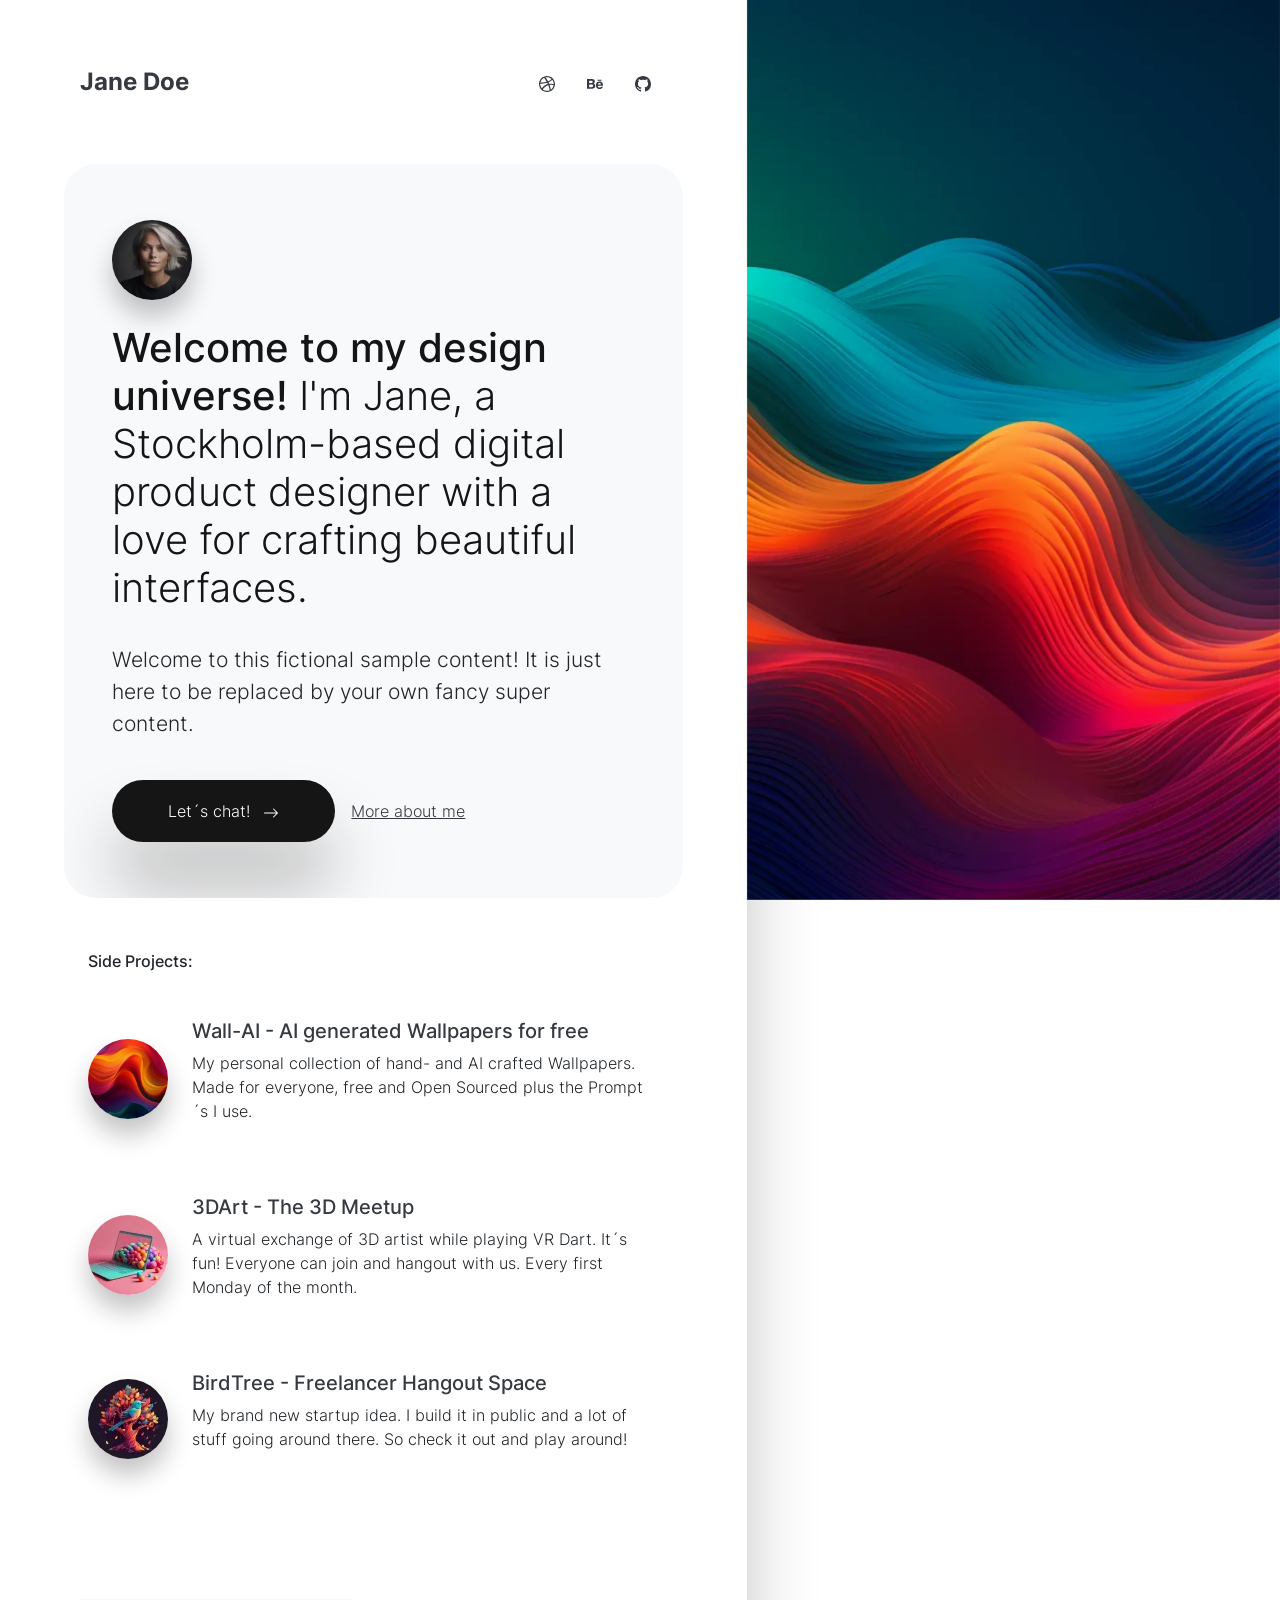
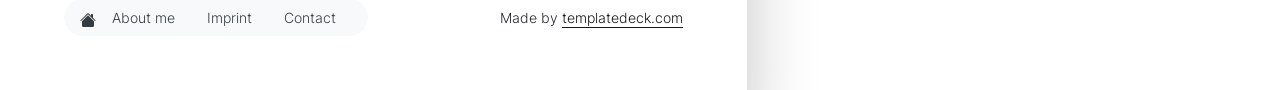
==== index.html @ 7466c936 "update" ====
<!doctype html>
<html class="h-100" lang="en">

  <head>
      <meta charset="utf-8">
  <meta name="viewport" content="width=device-width,initial-scale=1,shrink-to-fit=no">
  <meta name="description" content="A growing collection of ready to use components for the CSS framework Bootstrap 5">
  <link rel="apple-touch-icon" sizes="180x180" href="img/apple-touch-icon.png">
  <link rel="icon" type="image/png" sizes="32x32" href="img/favicon-32x32.png">
  <link rel="icon" type="image/png" sizes="16x16" href="img/favicon-16x16.png">
  <link rel="icon" type="image/png" sizes="96x96" href=".t/img/favicon.png">
  <meta name="author" content="Holger Koenemann">
  <meta name="generator" content="Eleventy v2.0.1">
  <meta name="HandheldFriendly" content="true">
  <title>Welcome!</title>
  <link rel="stylesheet" href="css/min/theme.css">
     <link rel="stylesheet" href="css/aos.css">
    
    <style>
  .bg-img {
       background-image: url(./img/webp/bck8.webp);
   }
   @media only screen and (max-width: 576px) {
       .bg-img {
           background-image: url(./img/webp/bck8_xs.webp);
       }
   }
   @media only screen and (max-width: 992px) {
       .bg-img {
           background-image: url(./img/webp/bck8_xs.webp);
       }
   }
   @media only screen and (max-width: 1440px) {
       .bg-img {
           background-image: url(./img/webp/bck8_md.webp);
       }
   }
   @media only screen and (min-width: 1441px) {
       .bg-img {
           background-image: url(./img/webp/bck8_xl.webp);
       }
   }
   </style>
    
   <style>

/* inter-300 - latin */
@font-face {
  font-family: 'Inter';
  font-style: normal;
  font-weight: 300;
  font-display: swap;
  src: local(''),
       url('./fonts/inter-v12-latin-300.woff2') format('woff2'), /* Chrome 26+, Opera 23+, Firefox 39+ */
       url('./fonts/inter-v12-latin-300.woff') format('woff'); /* Chrome 6+, Firefox 3.6+, IE 9+, Safari 5.1+ */
}

@font-face {
  font-family: 'Inter';
  font-style: normal;
  font-weight: 500;
  font-display: swap;
  src: local(''),
       url('./fonts/inter-v12-latin-500.woff2') format('woff2'), /* Chrome 26+, Opera 23+, Firefox 39+ */
       url('./fonts/inter-v12-latin-500.woff') format('woff'); /* Chrome 6+, Firefox 3.6+, IE 9+, Safari 5.1+ */
}
@font-face {
  font-family: 'Inter';
  font-style: normal;
  font-weight: 700;
  font-display: swap;
  src: local(''),
       url('./fonts/inter-v12-latin-700.woff2') format('woff2'), /* Chrome 26+, Opera 23+, Firefox 39+ */
       url('./fonts/inter-v12-latin-700.woff') format('woff'); /* Chrome 6+, Firefox 3.6+, IE 9+, Safari 5.1+ */
}

</style>

  </head>

  <body class="position-relative d-flex h-100 w-100" data-bs-spy="scroll" data-bs-target="#navScroll">
    <div class="h-100 container-fluid position-relative">
      <div class="h-100 row d-flex align-items-stretch position-relative z-1">
        
          <div class="p-0 col-11 col-sm-10 col-md-9 col-lg-8 col-xl-7 col-xxl-5 d-flex align-items-start flex-column shadow position-relative">
          
            <header class="mb-auto py-vh-2 col-12 px-vw-5">
              <nav id="navScroll" class="navbar navbar-expand-lg navbar-dark d-flex px-3" tabindex="0">
    <a class="navbar-brand d-flex align-items-center flex-grow-1 link-opacity-50-hover link-dark" href="index.html">
  <div class="fw-bold fs-4">Jane Doe</div>
</a>

    <div class="col-auto ps-2 ms-2" id="navbarSupportedContent">
      <ul class="nav ms-auto mb-2 mb-lg-0 ms-2 list-inline list-unstyled">
      <li class="nav-item">
    <a class="nav-link pe-3 link-dark link-opacity-50-hover" aria-label="Link to my Dribbble Portfolio" href="https://dribbble.com/Koenemann" target="_blank">
      <svg xmlns="http://www.w3.org/2000/svg" width="16" height="16" fill="currentColor" class="bi bi-dribbble" viewBox="0 0 16 16">
  <path fill-rule="evenodd" d="M8 0C3.584 0 0 3.584 0 8s3.584 8 8 8c4.408 0 8-3.584 8-8s-3.592-8-8-8zm5.284 3.688a6.802 6.802 0 0 1 1.545 4.251c-.226-.043-2.482-.503-4.755-.217-.052-.112-.096-.234-.148-.355-.139-.33-.295-.668-.451-.99 2.516-1.023 3.662-2.498 3.81-2.69zM8 1.18c1.735 0 3.323.65 4.53 1.718-.122.174-1.155 1.553-3.584 2.464-1.12-2.056-2.36-3.74-2.551-4A6.95 6.95 0 0 1 8 1.18zm-2.907.642A43.123 43.123 0 0 1 7.627 5.77c-3.193.85-6.013.833-6.317.833a6.865 6.865 0 0 1 3.783-4.78zM1.163 8.01V7.8c.295.01 3.61.053 7.02-.971.199.381.381.772.555 1.162l-.27.078c-3.522 1.137-5.396 4.243-5.553 4.504a6.817 6.817 0 0 1-1.752-4.564zM8 14.837a6.785 6.785 0 0 1-4.19-1.44c.12-.252 1.509-2.924 5.361-4.269.018-.009.026-.009.044-.017a28.246 28.246 0 0 1 1.457 5.18A6.722 6.722 0 0 1 8 14.837zm3.81-1.171c-.07-.417-.435-2.412-1.328-4.868 2.143-.338 4.017.217 4.251.295a6.774 6.774 0 0 1-2.924 4.573z"/>
</svg>
    </a>
  </li>
  <li class="nav-item">
    <a class="nav-link pe-3 link-dark link-opacity-50-hover" href="https://www.behance.net/holgerkoenemann" aria-label="Link to my Behance Portfolio" target="_blank">
      <svg xmlns="http://www.w3.org/2000/svg" width="16" height="16" fill="currentColor" class="bi bi-behance" viewBox="0 0 16 16">
  <path d="M4.654 3c.461 0 .887.035 1.278.14.39.07.711.216.996.391.286.176.497.426.641.747.14.32.216.711.216 1.137 0 .496-.106.922-.356 1.242-.215.32-.566.606-.997.817.606.176 1.067.496 1.348.922.281.426.461.957.461 1.563 0 .496-.105.922-.285 1.278a2.317 2.317 0 0 1-.782.887c-.32.215-.711.39-1.137.496a5.329 5.329 0 0 1-1.278.176L0 12.803V3h4.654zm-.285 3.978c.39 0 .71-.105.957-.285.246-.18.355-.497.355-.887 0-.216-.035-.426-.105-.567a.981.981 0 0 0-.32-.355 1.84 1.84 0 0 0-.461-.176c-.176-.035-.356-.035-.567-.035H2.17v2.31c0-.005 2.2-.005 2.2-.005zm.105 4.193c.215 0 .426-.035.606-.07.176-.035.356-.106.496-.216s.25-.215.356-.39c.07-.176.14-.391.14-.641 0-.496-.14-.852-.426-1.102-.285-.215-.676-.32-1.137-.32H2.17v2.734h2.305v.005zm6.858-.035c.286.285.711.426 1.278.426.39 0 .746-.106 1.032-.286.285-.215.46-.426.53-.64h1.74c-.286.851-.712 1.457-1.278 1.848-.566.355-1.243.566-2.06.566a4.135 4.135 0 0 1-1.527-.285 2.827 2.827 0 0 1-1.137-.782 2.851 2.851 0 0 1-.712-1.172c-.175-.461-.25-.957-.25-1.528 0-.531.07-1.032.25-1.493.18-.46.426-.852.747-1.207.32-.32.711-.606 1.137-.782a4.018 4.018 0 0 1 1.493-.285c.606 0 1.137.105 1.598.355.46.25.817.532 1.102.958.285.39.496.851.641 1.348.07.496.105.996.07 1.563h-5.15c0 .58.21 1.11.496 1.396zm2.24-3.732c-.25-.25-.642-.391-1.103-.391-.32 0-.566.07-.781.176-.215.105-.356.25-.496.39a.957.957 0 0 0-.25.497c-.036.175-.07.32-.07.46h3.196c-.07-.526-.25-.882-.497-1.132zm-3.127-3.728h3.978v.957h-3.978v-.957z"/>
</svg>
    </a>
  </li>
  <li class="nav-item">
    <a class="nav-link link-dark link-opacity-50-hover" href="https://github.com/holger1411" aria-label="Link to my GitHub Profil Page" target="_blank">
      <svg xmlns="http://www.w3.org/2000/svg" width="16" height="16" fill="currentColor" class="bi bi-github" viewBox="0 0 16 16">
  <path d="M8 0C3.58 0 0 3.58 0 8c0 3.54 2.29 6.53 5.47 7.59.4.07.55-.17.55-.38 0-.19-.01-.82-.01-1.49-2.01.37-2.53-.49-2.69-.94-.09-.23-.48-.94-.82-1.13-.28-.15-.68-.52-.01-.53.63-.01 1.08.58 1.23.82.72 1.21 1.87.87 2.33.66.07-.52.28-.87.51-1.07-1.78-.2-3.64-.89-3.64-3.95 0-.87.31-1.59.82-2.15-.08-.2-.36-1.02.08-2.12 0 0 .67-.21 2.2.82.64-.18 1.32-.27 2-.27.68 0 1.36.09 2 .27 1.53-1.04 2.2-.82 2.2-.82.44 1.1.16 1.92.08 2.12.51.56.82 1.27.82 2.15 0 3.07-1.87 3.75-3.65 3.95.29.25.54.73.54 1.48 0 1.07-.01 1.93-.01 2.2 0 .21.15.46.55.38A8.012 8.012 0 0 0 16 8c0-4.42-3.58-8-8-8z"/>
</svg>
    </a>
  </li>

    </ul>
    </div>
</nav>

            </header>
            <main class="mb-auto col-12 px-vw-5">
              <div class="bg-light rounded p-5 overflow-x-hidden" data-aos="fade-left">
  <div class="on-hover d-inline">
    <img loading="lazy" src="img/webp/person_3_sm.webp" width="80" height="80" class="rounded-circle mb-4 shadow-sm mt-2 mt-xxl-4 hoh img-fluid" alt="A image of Jane Doe">
    <img loading="lazy" src="img/webp/person_4_md.webp" width="80" height="80" class="rounded-circle mb-4 shadow-sm mt-2 mt-xxl-4 soh" alt="Another image of Jane Doe">
  </div>
  <h1 class="fw-lighter text-black">
    <strong>Welcome to my design universe!</strong>
    I'm Jane, a Stockholm-based digital product designer with a love for crafting beautiful interfaces.</h1>
  <p class="lead py-4">
    Welcome to this fictional sample content! It is just here to be replaced by your own fancy super content.</p>
<div class="row d-flex align-items-center mb-2 mb-xxl-4 text-center text-sm-start mx-0">
  <a class="btn btn-black btn-xl shadow col-12 col-sm-auto" href="contact.html" data-aos="fade-left" data-aos-delay="200">Let´s chat!
    <svg xmlns="http://www.w3.org/2000/svg" width="16" height="16" fill="currentColor" class="bi bi-arrow-right ms-2" viewbox="0 0 16 16">
      <path fill-rule="evenodd" d="M1 8a.5.5 0 0 1 .5-.5h11.793l-3.147-3.146a.5.5 0 0 1 .708-.708l4 4a.5.5 0 0 1 0 .708l-4 4a.5.5 0 0 1-.708-.708L13.293 8.5H1.5A.5.5 0 0 1 1 8z"/>
    </svg>
  </a>
  <a href="aboutme.html" class="ms-0 ms-sm-3 mt-3 mt-sm-0 col-12 col-sm-auto p-0 link-dark" aria-label="Link to my About page" data-aos="fade-left" data-aos-delay="300">More about me</a>
</div>
</div>
<div class="py-vh-3 overflow-x-hidden">
  <h2 class="h6 mb-4 px-4" data-aos="fade-left" data-aos-delay="200">Side Projects:</h2>
  <div class="d-flex align-items-center p-4" data-aos="fade-left" data-aos-delay="200">
    <div class="me-4">
      <img loading="lazy" src="img/webp/bck1_xs.webp" width="80" height="80" class="rounded-circle shadow-sm" alt="An image of my sitesproject website">
    </div>
    <div class="flex-grow-1">
      <h3 class="h5"><a href="#" class="link-dark link-offset-2 link-offset-3-hover link-underline link-underline-opacity-0 link-underline-opacity-100-hover link-underline-dark">Wall-AI - AI generated Wallpapers for free</a></h3>
      <p>My personal collection of hand- and AI crafted Wallpapers. Made for everyone, free and Open Sourced plus the Prompt´s I use.</p>
    </div>
  </div>
  <div class="d-flex align-items-center my-2 p-4" data-aos="fade-left" data-aos-delay="200">
    <div class="me-4">
      <img loading="lazy" src="img/webp/sample4_xs.webp" width="80" height="80" class="rounded-circle shadow-sm" alt="Another image of another sitesproject website">
    </div>
    <div class="flex-grow-1">
      <h3 class="h5"><a href="#" class="link-dark link-offset-2 link-offset-3-hover link-underline link-underline-opacity-0 link-underline-opacity-100-hover link-underline-dark">3DArt - The 3D Meetup</a></h3>
      <p>A virtual exchange of 3D artist while playing VR Dart. It´s fun! Everyone can join and hangout with us. Every first Monday of the month.</p>
    </div>
  </div>
  <div class="d-flex align-items-center p-4" data-aos="fade-left" data-aos-delay="400">
    <div class="me-4">
      <img loading="lazy" src="img/webp/sample6_xs.webp" width="80" height="80" class="rounded-circle shadow-sm" alt="Another image of another sitesproject website">
    </div>
    <div class="flex-grow-1">
      <h3 class="h5"><a href="#" class="link-dark link-offset-2 link-offset-3-hover link-underline link-underline-opacity-0 link-underline-opacity-100-hover link-underline-dark">BirdTree - Freelancer Hangout Space</a></h3>
      <p>My brand new startup idea. I build it in public and a lot of stuff going around there. So check it out and play around!</p>
    </div>
  </div>
</div>


            </main>
                        <footer class="mb-auto col-12 py-vh-3 px-vw-5">
            
  <div class="row d-flex justify-content-between small">
    <div class="col-12 col-md-auto d-flex justify-content-center">
  <ul class="nav bg-light rounded px-3">
    <li class="nav-item">
      <a class="nav-link link-dark px-0" href="index.html" aria-label="Go home!">
        <svg xmlns="http://www.w3.org/2000/svg" width="16" height="16" fill="currentColor" class="bi bi-house-fill" viewbox="0 0 16 16">
          <path d="M8.707 1.5a1 1 0 0 0-1.414 0L.646 8.146a.5.5 0 0 0 .708.708L8 2.207l6.646 6.647a.5.5 0 0 0 .708-.708L13 5.793V2.5a.5.5 0 0 0-.5-.5h-1a.5.5 0 0 0-.5.5v1.293L8.707 1.5Z"/>
          <path d="m8 3.293 6 6V13.5a1.5 1.5 0 0 1-1.5 1.5h-9A1.5 1.5 0 0 1 2 13.5V9.293l6-6Z"/>
        </svg>
      </a>
    </li>
    <li class="nav-item">
      <a class="nav-link link-dark" href="aboutme.html">About me</a>
    </li>
    <li class="nav-item">
      <a class="nav-link link-dark" href="imprint.html">Imprint</a>
    </li>
    <li class="nav-item">
      <a class="nav-link link-dark" href="contact.html">Contact</a>
    </li>
  </ul>
</div>
  <div class="col-12 col-md text-center text-md-end py-2">
      Made by <a href="https://templatedeck.com" class="link-fancy" target="_blank">templatedeck.com</a>
    </div>
</div>

          </footer>
          </div>
          
            <div class="col-1 col-sm-2 col-md-3 col-lg-4 col-xl-5 col-xxl-7 bg-cover py-vh-max py-lg-0 bg-black ba-local position-fixed top-0 end-0 z-0 h-100 bg-img" data-aos="fade"></div>
          
        </div>
      </div>
    
      <script src="js/bootstrap.bundle.min.js" async></script>
<script src="js/aos.js"></script>
 <script>
 AOS.init({ });
 </script>

  </body>

</html>
---- css/min/theme.css ----
/*!
   * Bootstrap  v5.3.0-alpha3 (https://getbootstrap.com/)
   * Copyright 2011-2023 The Bootstrap Authors
   * Licensed under MIT (https://github.com/twbs/bootstrap/blob/main/LICENSE)
   */:root{--bs-blue:#1717e5;--bs-indigo:#6610f2;--bs-purple:#6f42c1;--bs-pink:#7f00fd;--bs-red:#dc3545;--bs-orange:#fd7e14;--bs-yellow:#ffc107;--bs-green:#198754;--bs-teal:#20c997;--bs-cyan:#0dcaf0;--bs-white:#fff;--bs-gray:#6c757d;--bs-gray-dark:#343a40;--bs-gray-100:#f8f9fa;--bs-gray-200:#e9ecef;--bs-gray-300:#dee2e6;--bs-gray-400:#ced4da;--bs-gray-500:#adb5bd;--bs-gray-600:#6c757d;--bs-gray-700:#495057;--bs-gray-800:#343a40;--bs-gray-900:#212529;--bs-primary:#151515;--bs-secondary:#6c757d;--bs-success:#198754;--bs-info:#0dcaf0;--bs-warning:#fd7e14;--bs-danger:#dc3545;--bs-light:#f8f9fa;--bs-dark:#343a40;--bs-primary-rgb:21,21,21;--bs-secondary-rgb:108,117,125;--bs-success-rgb:25,135,84;--bs-info-rgb:13,202,240;--bs-warning-rgb:253,126,20;--bs-danger-rgb:220,53,69;--bs-light-rgb:248,249,250;--bs-dark-rgb:52,58,64;--bs-primary-text-emphasis:#080808;--bs-secondary-text-emphasis:#2b2f32;--bs-success-text-emphasis:#0a3622;--bs-info-text-emphasis:#055160;--bs-warning-text-emphasis:#653208;--bs-danger-text-emphasis:#58151c;--bs-light-text-emphasis:#495057;--bs-dark-text-emphasis:#495057;--bs-primary-bg-subtle:#d0d0d0;--bs-secondary-bg-subtle:#e2e3e5;--bs-success-bg-subtle:#d1e7dd;--bs-info-bg-subtle:#cff4fc;--bs-warning-bg-subtle:#ffe5d0;--bs-danger-bg-subtle:#f8d7da;--bs-light-bg-subtle:#fcfcfd;--bs-dark-bg-subtle:#ced4da;--bs-primary-border-subtle:#a1a1a1;--bs-secondary-border-subtle:#c4c8cb;--bs-success-border-subtle:#a3cfbb;--bs-info-border-subtle:#9eeaf9;--bs-warning-border-subtle:#fecba1;--bs-danger-border-subtle:#f1aeb5;--bs-light-border-subtle:#e9ecef;--bs-dark-border-subtle:#adb5bd;--bs-white-rgb:255,255,255;--bs-black-rgb:21,21,21;--bs-font-sans-serif:"Inter",system-ui,-apple-system,"Segoe UI",Roboto,"Helvetica Neue",Arial,"Noto Sans",sans-serif,"Apple Color Emoji","Segoe UI Emoji","Segoe UI Symbol","Noto Color Emoji";--bs-font-monospace:SFMono-Regular,Menlo,Monaco,Consolas,"Liberation Mono","Courier New",monospace;--bs-gradient:linear-gradient(180deg,hsla(0,0%,100%,.15),hsla(0,0%,100%,0));--bs-body-font-family:var(--bs-font-sans-serif);--bs-body-font-size:1rem;--bs-body-font-weight:300;--bs-body-line-height:1.5;--bs-body-color:#212529;--bs-body-color-rgb:33,37,41;--bs-body-bg:#fff;--bs-body-bg-rgb:255,255,255;--bs-emphasis-color:#151515;--bs-emphasis-color-rgb:21,21,21;--bs-secondary-color:rgba(33,37,41,.75);--bs-secondary-color-rgb:33,37,41;--bs-secondary-bg:#e9ecef;--bs-secondary-bg-rgb:233,236,239;--bs-tertiary-color:rgba(33,37,41,.5);--bs-tertiary-color-rgb:33,37,41;--bs-tertiary-bg:#f8f9fa;--bs-tertiary-bg-rgb:248,249,250;--bs-link-color:#151515;--bs-link-color-rgb:21,21,21;--bs-link-decoration:underline;--bs-link-hover-color:#111;--bs-link-hover-color-rgb:17,17,17;--bs-code-color:#7f00fd;--bs-highlight-bg:#fff3cd;--bs-border-width:1px;--bs-border-style:solid;--bs-border-color:#dee2e6;--bs-border-color-translucent:hsla(0,0%,8%,.175);--bs-border-radius:2rem;--bs-border-radius-sm:1rem;--bs-border-radius-lg:0.5rem;--bs-border-radius-xl:1rem;--bs-border-radius-xxl:2rem;--bs-border-radius-2xl:var(--bs-border-radius-xxl);--bs-border-radius-pill:50rem;--bs-box-shadow:0 3rem 4rem hsla(0,0%,8%,.25);--bs-box-shadow-sm:0 1rem 1.5rem hsla(0,0%,8%,.25);--bs-box-shadow-lg:0 4rem 6rem hsla(0,0%,8%,.25);--bs-box-shadow-inset:inset 0 1px 2px hsla(0,0%,8%,.075);--bs-focus-ring-width:0.25rem;--bs-focus-ring-opacity:0.25;--bs-focus-ring-color:hsla(0,0%,8%,.25);--bs-form-valid-color:#198754;--bs-form-valid-border-color:#198754;--bs-form-invalid-color:#dc3545;--bs-form-invalid-border-color:#dc3545}[data-bs-theme=dark]{--bs-body-color:#adb5bd;--bs-body-color-rgb:173,181,189;--bs-body-bg:#212529;--bs-body-bg-rgb:33,37,41;--bs-emphasis-color:#fff;--bs-emphasis-color-rgb:255,255,255;--bs-secondary-color:rgba(173,181,189,.75);--bs-secondary-color-rgb:173,181,189;--bs-secondary-bg:#343a40;--bs-secondary-bg-rgb:52,58,64;--bs-tertiary-color:rgba(173,181,189,.5);--bs-tertiary-color-rgb:173,181,189;--bs-tertiary-bg:#2b3035;--bs-tertiary-bg-rgb:43,48,53;--bs-primary-text-emphasis:#737373;--bs-secondary-text-emphasis:#a7acb1;--bs-success-text-emphasis:#75b798;--bs-info-text-emphasis:#6edff6;--bs-warning-text-emphasis:#feb272;--bs-danger-text-emphasis:#ea868f;--bs-light-text-emphasis:#f8f9fa;--bs-dark-text-emphasis:#dee2e6;--bs-primary-bg-subtle:#040404;--bs-secondary-bg-subtle:#161719;--bs-success-bg-subtle:#051b11;--bs-info-bg-subtle:#032830;--bs-warning-bg-subtle:#331904;--bs-danger-bg-subtle:#2c0b0e;--bs-light-bg-subtle:#343a40;--bs-dark-bg-subtle:#25282b;--bs-primary-border-subtle:#0d0d0d;--bs-secondary-border-subtle:#41464b;--bs-success-border-subtle:#0f5132;--bs-info-border-subtle:#087990;--bs-warning-border-subtle:#984c0c;--bs-danger-border-subtle:#842029;--bs-light-border-subtle:#495057;--bs-dark-border-subtle:#343a40;--bs-link-color:#737373;--bs-link-hover-color:#8f8f8f;--bs-link-color-rgb:115,115,115;--bs-link-hover-color-rgb:143,143,143;--bs-code-color:#b266fe;--bs-border-color:#495057;--bs-border-color-translucent:hsla(0,0%,100%,.15);--bs-form-valid-color:#75b798;--bs-form-valid-border-color:#75b798;--bs-form-invalid-color:#ea868f;--bs-form-invalid-border-color:#ea868f;color-scheme:dark}*,:after,:before{box-sizing:border-box}@media (prefers-reduced-motion:no-preference){:root{scroll-behavior:smooth}}body{-webkit-text-size-adjust:100%;-webkit-tap-highlight-color:rgba(21,21,21,0);background-color:var(--bs-body-bg);color:var(--bs-body-color);font-family:var(--bs-body-font-family);font-size:var(--bs-body-font-size);font-weight:var(--bs-body-font-weight);line-height:var(--bs-body-line-height);margin:0;text-align:var(--bs-body-text-align)}.h1,.h2,.h3,.h4,.h5,.h6,h1,h2,h3,h4,h5,h6{color:var(--bs-heading-color,inherit);font-weight:500;line-height:1.2;margin-bottom:.5rem;margin-top:0}.h1,h1{font-size:calc(1.375rem + 1.5vw)}@media (min-width:1200px){.h1,h1{font-size:2.5rem}}.h2,h2{font-size:calc(1.325rem + .9vw)}@media (min-width:1200px){.h2,h2{font-size:2rem}}.h3,h3{font-size:calc(1.3rem + .6vw)}@media (min-width:1200px){.h3,h3{font-size:1.75rem}}.h4,h4{font-size:calc(1.275rem + .3vw)}@media (min-width:1200px){.h4,h4{font-size:1.5rem}}.h5,h5{font-size:1.25rem}.h6,h6{font-size:1rem}p{margin-bottom:1rem;margin-top:0}address{font-style:normal;line-height:inherit;margin-bottom:1rem}ul{padding-left:2rem}ul{margin-bottom:1rem;margin-top:0}ul ul{margin-bottom:0}strong{font-weight:bolder}.small,small{font-size:.875em}a{color:rgba(var(--bs-link-color-rgb),var(--bs-link-opacity,1));text-decoration:underline}a:hover{--bs-link-color-rgb:var(--bs-link-hover-color-rgb)}a:not([href]):not([class]),a:not([href]):not([class]):hover{color:inherit;text-decoration:none}img,svg{vertical-align:middle}label{display:inline-block}button{border-radius:0}button:focus:not(:focus-visible){outline:0}button,input,textarea{font-family:inherit;font-size:inherit;line-height:inherit;margin:0}button{text-transform:none}[type=button],[type=submit],button{-webkit-appearance:button}[type=button]:not(:disabled),[type=submit]:not(:disabled),button:not(:disabled){cursor:pointer}::-moz-focus-inner{border-style:none;padding:0}textarea{resize:vertical}::-webkit-datetime-edit-day-field,::-webkit-datetime-edit-fields-wrapper,::-webkit-datetime-edit-hour-field,::-webkit-datetime-edit-minute,::-webkit-datetime-edit-month-field,::-webkit-datetime-edit-text,::-webkit-datetime-edit-year-field{padding:0}::-webkit-inner-spin-button{height:auto}::-webkit-search-decoration{-webkit-appearance:none}::-webkit-color-swatch-wrapper{padding:0}::-webkit-file-upload-button{-webkit-appearance:button;font:inherit}::file-selector-button{-webkit-appearance:button;font:inherit}.lead{font-size:calc(1.258rem + .096vw);font-weight:300}@media (min-width:1200px){.lead{font-size:1.33rem}}.display-1{font-size:calc(1.625rem + 4.5vw);font-weight:300;line-height:1.2}@media (min-width:1200px){.display-1{font-size:5rem}}.list-inline,.list-unstyled{list-style:none;padding-left:0}.img-fluid{height:auto;max-width:100%}.container-fluid{--bs-gutter-x:3vw;--bs-gutter-y:0;margin-left:auto;margin-right:auto;padding-left:calc(var(--bs-gutter-x)*.5);padding-right:calc(var(--bs-gutter-x)*.5);width:100%}:root{--bs-breakpoint-xs:0;--bs-breakpoint-sm:576px;--bs-breakpoint-md:768px;--bs-breakpoint-lg:992px;--bs-breakpoint-xl:1200px;--bs-breakpoint-xxl:1900px}.row{--bs-gutter-x:3vw;--bs-gutter-y:0;display:flex;flex-wrap:wrap;margin-left:calc(var(--bs-gutter-x)*-.5);margin-right:calc(var(--bs-gutter-x)*-.5);margin-top:calc(var(--bs-gutter-y)*-1)}.row>*{flex-shrink:0;margin-top:var(--bs-gutter-y);max-width:100%;padding-left:calc(var(--bs-gutter-x)*.5);padding-right:calc(var(--bs-gutter-x)*.5);width:100%}.col-auto{flex:0 0 auto;width:auto}.col-1{flex:0 0 auto;width:8.33333%}.col-4{flex:0 0 auto;width:33.33333%}.col-6{flex:0 0 auto;width:50%}.col-11{flex:0 0 auto;width:91.66667%}.col-12{flex:0 0 auto;width:100%}@media (min-width:576px){.col-sm-auto{flex:0 0 auto;width:auto}.col-sm-2{flex:0 0 auto;width:16.66667%}.col-sm-10{flex:0 0 auto;width:83.33333%}}@media (min-width:768px){.col-md{flex:1 0 0%}.col-md-auto{flex:0 0 auto;width:auto}.col-md-3{flex:0 0 auto;width:25%}.col-md-9{flex:0 0 auto;width:75%}}@media (min-width:992px){.col-lg-4{flex:0 0 auto;width:33.33333%}.col-lg-8{flex:0 0 auto;width:66.66667%}}@media (min-width:1200px){.col-xl-5{flex:0 0 auto;width:41.66667%}.col-xl-7{flex:0 0 auto;width:58.33333%}.col-xl-10{flex:0 0 auto;width:83.33333%}}@media (min-width:1900px){.col-xxl-5{flex:0 0 auto;width:41.66667%}.col-xxl-7{flex:0 0 auto;width:58.33333%}.col-xxl-8{flex:0 0 auto;width:66.66667%}}.form-label{margin-bottom:.5rem}.form-text{color:var(--bs-secondary-color);font-size:.875em;margin-top:.25rem}.form-control{-webkit-appearance:none;appearance:none;background-clip:padding-box;background-color:var(--bs-body-bg);border:var(--bs-border-width) solid var(--bs-border-color);border-radius:var(--bs-border-radius);color:var(--bs-body-color);display:block;font-size:1rem;font-weight:300;line-height:1.5;padding:.375rem .75rem;transition:border-color .15s ease-in-out,box-shadow .15s ease-in-out;width:100%}@media (prefers-reduced-motion:reduce){.form-control{transition:none}}.form-control:focus{background-color:var(--bs-body-bg);border-color:#8a8a8a;box-shadow:0 0 0 .25rem hsla(0,0%,8%,.25);color:var(--bs-body-color);outline:0}.form-control::-webkit-date-and-time-value{height:1.5em;margin:0;min-width:85px}.form-control::-webkit-datetime-edit{display:block;padding:0}.form-control::-webkit-input-placeholder{color:var(--bs-secondary-color);opacity:1}.form-control:-ms-input-placeholder{color:var(--bs-secondary-color);opacity:1}.form-control::-ms-input-placeholder{color:var(--bs-secondary-color);opacity:1}.form-control::placeholder{color:var(--bs-secondary-color);opacity:1}.form-control:disabled{background-color:var(--bs-secondary-bg);opacity:1}.form-control::-webkit-file-upload-button{-webkit-margin-end:.75rem;background-color:var(--bs-tertiary-bg);border:0 solid;border-color:inherit;border-inline-end-width:var(--bs-border-width);border-radius:0;color:var(--bs-body-color);margin:-.375rem -.75rem;margin-inline-end:.75rem;padding:.375rem .75rem;pointer-events:none;-webkit-transition:color .15s ease-in-out,background-color .15s ease-in-out,border-color .15s ease-in-out,box-shadow .15s ease-in-out;transition:color .15s ease-in-out,background-color .15s ease-in-out,border-color .15s ease-in-out,box-shadow .15s ease-in-out}.form-control::file-selector-button{-webkit-margin-end:.75rem;background-color:var(--bs-tertiary-bg);border:0 solid;border-color:inherit;border-inline-end-width:var(--bs-border-width);border-radius:0;color:var(--bs-body-color);margin:-.375rem -.75rem;margin-inline-end:.75rem;padding:.375rem .75rem;pointer-events:none;transition:color .15s ease-in-out,background-color .15s ease-in-out,border-color .15s ease-in-out,box-shadow .15s ease-in-out}@media (prefers-reduced-motion:reduce){.form-control::-webkit-file-upload-button{-webkit-transition:none;transition:none}.form-control::file-selector-button{transition:none}}.form-control:hover:not(:disabled):not([readonly])::-webkit-file-upload-button{background-color:var(--bs-secondary-bg)}.form-control:hover:not(:disabled):not([readonly])::file-selector-button{background-color:var(--bs-secondary-bg)}.form-control-lg{border-radius:var(--bs-border-radius-lg);font-size:1.25rem;min-height:calc(1.5em + 1rem + var(--bs-border-width)*2);padding:.5rem 1rem}.form-control-lg::-webkit-file-upload-button{-webkit-margin-end:1rem;margin:-.5rem -1rem;margin-inline-end:1rem;padding:.5rem 1rem}.form-control-lg::file-selector-button{-webkit-margin-end:1rem;margin:-.5rem -1rem;margin-inline-end:1rem;padding:.5rem 1rem}textarea.form-control{min-height:calc(1.5em + .75rem + var(--bs-border-width)*2)}textarea.form-control-lg{min-height:calc(1.5em + 1rem + var(--bs-border-width)*2)}.form-check{display:block;margin-bottom:.125rem;min-height:1.5rem;padding-left:1.5em}.form-check .form-check-input{float:left;margin-left:-1.5em}.form-check-input{--bs-form-check-bg:var(--bs-body-bg);-webkit-appearance:none;appearance:none;background-color:var(--bs-form-check-bg);background-image:var(--bs-form-check-bg-image);background-position:50%;background-repeat:no-repeat;background-size:contain;border:var(--bs-border-width) solid var(--bs-border-color);height:1em;margin-top:.25em;-webkit-print-color-adjust:exact;print-color-adjust:exact;vertical-align:top;width:1em}.form-check-input[type=checkbox]{border-radius:.25em}.form-check-input:active{-webkit-filter:brightness(90%);filter:brightness(90%)}.form-check-input:focus{border-color:#8a8a8a;box-shadow:0 0 0 .25rem hsla(0,0%,8%,.25);outline:0}.form-check-input:checked{background-color:#151515;border-color:#151515}.form-check-input:checked[type=checkbox]{--bs-form-check-bg-image:url("data:image/svg+xml;charset=utf-8,%3Csvg xmlns='http://www.w3.org/2000/svg' viewBox='0 0 20 20'%3E%3Cpath fill='none' stroke='%23fff' stroke-linecap='round' stroke-linejoin='round' stroke-width='3' d='m6 10 3 3 6-6'/%3E%3C/svg%3E")}.form-check-input[type=checkbox]:indeterminate{--bs-form-check-bg-image:url("data:image/svg+xml;charset=utf-8,%3Csvg xmlns='http://www.w3.org/2000/svg' viewBox='0 0 20 20'%3E%3Cpath fill='none' stroke='%23fff' stroke-linecap='round' stroke-linejoin='round' stroke-width='3' d='M6 10h8'/%3E%3C/svg%3E");background-color:#151515;border-color:#151515}.form-check-input:disabled{-webkit-filter:none;filter:none;opacity:.5;pointer-events:none}.form-check-input:disabled~.form-check-label{cursor:default;opacity:.5}.btn{--bs-btn-padding-x:0.75rem;--bs-btn-padding-y:0.375rem;--bs-btn-font-family: ;--bs-btn-font-size:1rem;--bs-btn-font-weight:300;--bs-btn-line-height:1.5;--bs-btn-color:var(--bs-body-color);--bs-btn-bg:transparent;--bs-btn-border-width:var(--bs-border-width);--bs-btn-border-color:transparent;--bs-btn-border-radius:var(--bs-border-radius);--bs-btn-hover-border-color:transparent;--bs-btn-box-shadow:inset 0 1px 0 hsla(0,0%,100%,.15),0 1px 1px hsla(0,0%,8%,.075);--bs-btn-disabled-opacity:0.65;--bs-btn-focus-box-shadow:0 0 0 0.25rem rgba(var(--bs-btn-focus-shadow-rgb),.5);background-color:var(--bs-btn-bg);border:var(--bs-btn-border-width) solid var(--bs-btn-border-color);border-radius:var(--bs-btn-border-radius);color:var(--bs-btn-color);cursor:pointer;display:inline-block;font-family:var(--bs-btn-font-family);font-size:var(--bs-btn-font-size);font-weight:var(--bs-btn-font-weight);line-height:var(--bs-btn-line-height);padding:var(--bs-btn-padding-y) var(--bs-btn-padding-x);text-align:center;text-decoration:none;transition:color .15s ease-in-out,background-color .15s ease-in-out,border-color .15s ease-in-out,box-shadow .15s ease-in-out;-webkit-user-select:none;-ms-user-select:none;user-select:none;vertical-align:middle}@media (prefers-reduced-motion:reduce){.btn{transition:none}}.btn:hover{background-color:var(--bs-btn-hover-bg);border-color:var(--bs-btn-hover-border-color);color:var(--bs-btn-hover-color)}.btn:focus-visible{background-color:var(--bs-btn-hover-bg);border-color:var(--bs-btn-hover-border-color);box-shadow:var(--bs-btn-focus-box-shadow);color:var(--bs-btn-hover-color);outline:0}.btn.active,.btn.show,.btn:first-child:active,:not(.btn-check)+.btn:active{background-color:var(--bs-btn-active-bg);border-color:var(--bs-btn-active-border-color);color:var(--bs-btn-active-color)}.btn.active:focus-visible,.btn.show:focus-visible,.btn:first-child:active:focus-visible,:not(.btn-check)+.btn:active:focus-visible{box-shadow:var(--bs-btn-focus-box-shadow)}.btn:disabled{background-color:var(--bs-btn-disabled-bg);border-color:var(--bs-btn-disabled-border-color);color:var(--bs-btn-disabled-color);opacity:var(--bs-btn-disabled-opacity);pointer-events:none}.btn-dark{--bs-btn-color:#fff;--bs-btn-bg:#343a40;--bs-btn-border-color:#343a40;--bs-btn-hover-color:#fff;--bs-btn-hover-bg:#52585d;--bs-btn-hover-border-color:#484e53;--bs-btn-focus-shadow-rgb:82,88,93;--bs-btn-active-color:#fff;--bs-btn-active-bg:#5d6166;--bs-btn-active-border-color:#484e53;--bs-btn-active-shadow:inset 0 3px 5px hsla(0,0%,8%,.125);--bs-btn-disabled-color:#fff;--bs-btn-disabled-bg:#343a40;--bs-btn-disabled-border-color:#343a40}.fade{transition:opacity .15s linear}@media (prefers-reduced-motion:reduce){.fade{transition:none}}.fade:not(.show){opacity:0}.collapse:not(.show){display:none}.collapsing{height:0;overflow:hidden;transition:height .35s ease}@media (prefers-reduced-motion:reduce){.collapsing{transition:none}}.nav{--bs-nav-link-padding-x:1rem;--bs-nav-link-padding-y:0.5rem;--bs-nav-link-font-weight: ;--bs-nav-link-color:var(--bs-link-color);--bs-nav-link-hover-color:var(--bs-link-hover-color);--bs-nav-link-disabled-color:var(--bs-secondary-color);display:flex;flex-wrap:wrap;list-style:none;margin-bottom:0;padding-left:0}.nav-link{background:none;border:0;color:var(--bs-nav-link-color);display:block;font-size:var(--bs-nav-link-font-size);font-weight:var(--bs-nav-link-font-weight);padding:var(--bs-nav-link-padding-y) var(--bs-nav-link-padding-x);text-decoration:none;transition:color .15s ease-in-out,background-color .15s ease-in-out,border-color .15s ease-in-out}@media (prefers-reduced-motion:reduce){.nav-link{transition:none}}.nav-link:focus,.nav-link:hover{color:var(--bs-nav-link-hover-color)}.nav-link:focus-visible{box-shadow:0 0 0 .25rem hsla(0,0%,8%,.25);outline:0}.navbar{--bs-navbar-padding-x:0;--bs-navbar-padding-y:0.5rem;--bs-navbar-color:hsla(0,0%,8%,.7);--bs-navbar-hover-color:hsla(0,0%,8%,.8);--bs-navbar-disabled-color:rgba(var(--bs-emphasis-color-rgb),0.3);--bs-navbar-active-color:hsla(0,0%,8%,.9);--bs-navbar-brand-padding-y:0.3125rem;--bs-navbar-brand-margin-end:1rem;--bs-navbar-brand-font-size:1.25rem;--bs-navbar-brand-color:hsla(0,0%,8%,.9);--bs-navbar-brand-hover-color:hsla(0,0%,8%,.9);--bs-navbar-nav-link-padding-x:0.5rem;--bs-navbar-toggler-padding-y:0.25rem;--bs-navbar-toggler-padding-x:0.75rem;--bs-navbar-toggler-font-size:1.25rem;--bs-navbar-toggler-icon-bg:url("data:image/svg+xml;charset=utf-8,%3Csvg xmlns='http://www.w3.org/2000/svg' viewBox='0 0 30 30'%3E%3Cpath stroke='rgba(33, 37, 41, 0.75)' stroke-linecap='round' stroke-miterlimit='10' stroke-width='2' d='M4 7h22M4 15h22M4 23h22'/%3E%3C/svg%3E");--bs-navbar-toggler-border-color:rgba(var(--bs-emphasis-color-rgb),0.15);--bs-navbar-toggler-border-radius:var(--bs-border-radius);--bs-navbar-toggler-focus-width:0.25rem;--bs-navbar-toggler-transition:box-shadow 0.15s ease-in-out;align-items:center;display:flex;flex-wrap:wrap;justify-content:space-between;padding:var(--bs-navbar-padding-y) var(--bs-navbar-padding-x);position:relative}.navbar>.container-fluid{align-items:center;display:flex;flex-wrap:inherit;justify-content:space-between}.navbar-brand{color:var(--bs-navbar-brand-color);font-size:var(--bs-navbar-brand-font-size);margin-right:var(--bs-navbar-brand-margin-end);padding-bottom:var(--bs-navbar-brand-padding-y);padding-top:var(--bs-navbar-brand-padding-y);text-decoration:none;white-space:nowrap}.navbar-brand:focus,.navbar-brand:hover{color:var(--bs-navbar-brand-hover-color)}@media (min-width:992px){.navbar-expand-lg{flex-wrap:nowrap;justify-content:flex-start}}.navbar-dark{--bs-navbar-color:hsla(0,0%,100%,.55);--bs-navbar-hover-color:hsla(0,0%,100%,.75);--bs-navbar-disabled-color:hsla(0,0%,100%,.25);--bs-navbar-active-color:#fff;--bs-navbar-brand-color:#fff;--bs-navbar-brand-hover-color:#fff;--bs-navbar-toggler-border-color:hsla(0,0%,100%,.1)}.navbar-dark{--bs-navbar-toggler-icon-bg:url("data:image/svg+xml;charset=utf-8,%3Csvg xmlns='http://www.w3.org/2000/svg' viewBox='0 0 30 30'%3E%3Cpath stroke='rgba(255, 255, 255, 0.55)' stroke-linecap='round' stroke-miterlimit='10' stroke-width='2' d='M4 7h22M4 15h22M4 23h22'/%3E%3C/svg%3E")}@-webkit-keyframes progress-bar-stripes{0%{background-position-x:1rem}}@keyframes progress-bar-stripes{0%{background-position-x:1rem}}.modal-backdrop{--bs-backdrop-zindex:1050;--bs-backdrop-bg:#151515;--bs-backdrop-opacity:0.5;background-color:var(--bs-backdrop-bg);height:100vh;left:0;position:fixed;top:0;width:100vw;z-index:var(--bs-backdrop-zindex)}.modal-backdrop.fade{opacity:0}.modal-backdrop.show{opacity:var(--bs-backdrop-opacity)}@-webkit-keyframes spinner-border{to{-webkit-transform:rotate(1turn);transform:rotate(1turn)}}@keyframes spinner-border{to{-webkit-transform:rotate(1turn);transform:rotate(1turn)}}@-webkit-keyframes spinner-grow{0%{-webkit-transform:scale(0);transform:scale(0)}50%{opacity:1;-webkit-transform:none;transform:none}}@keyframes spinner-grow{0%{-webkit-transform:scale(0);transform:scale(0)}50%{opacity:1;-webkit-transform:none;transform:none}}.offcanvas-backdrop{background-color:#151515;height:100vh;left:0;position:fixed;top:0;width:100vw;z-index:1040}.offcanvas-backdrop.fade{opacity:0}.offcanvas-backdrop.show{opacity:.5}@-webkit-keyframes placeholder-glow{50%{opacity:.2}}@keyframes placeholder-glow{50%{opacity:.2}}@-webkit-keyframes placeholder-wave{to{-webkit-mask-position:-200% 0;mask-position:-200% 0}}@keyframes placeholder-wave{to{-webkit-mask-position:-200% 0;mask-position:-200% 0}}.link-light{color:RGBA(var(--bs-light-rgb,var(--bs-link-opacity,1)));text-decoration-color:RGBA(var(--bs-light-rgb),var(--bs-link-underline-opacity,1))}.link-light:focus,.link-light:hover{color:RGBA(249,250,251,var(--bs-link-opacity,1));text-decoration-color:RGBA(249,250,251,var(--bs-link-underline-opacity,1))}.link-dark{color:RGBA(var(--bs-dark-rgb,var(--bs-link-opacity,1)));text-decoration-color:RGBA(var(--bs-dark-rgb),var(--bs-link-underline-opacity,1))}.link-dark:focus,.link-dark:hover{color:RGBA(42,46,51,var(--bs-link-opacity,1));text-decoration-color:RGBA(42,46,51,var(--bs-link-underline-opacity,1))}.overflow-x-hidden{overflow-x:hidden!important}.d-inline{display:inline!important}.d-flex{display:flex!important}.shadow{box-shadow:0 3rem 4rem hsla(0,0%,8%,.25)!important}.shadow-sm{box-shadow:0 1rem 1.5rem hsla(0,0%,8%,.25)!important}.position-relative{position:relative!important}.position-fixed{position:fixed!important}.top-0{top:0!important}.end-0{right:0!important}.border-bottom{border-bottom:var(--bs-border-width) var(--bs-border-style) var(--bs-border-color)!important}.w-100{width:100%!important}.h-100{height:100%!important}.flex-column{flex-direction:column!important}.flex-grow-1{flex-grow:1!important}.justify-content-center{justify-content:center!important}.justify-content-between{justify-content:space-between!important}.align-items-start{align-items:flex-start!important}.align-items-end{align-items:flex-end!important}.align-items-center{align-items:center!important}.align-items-stretch{align-items:stretch!important}.mx-0{margin-left:0!important;margin-right:0!important}.my-2{margin-bottom:.5rem!important;margin-top:.5rem!important}.mt-2{margin-top:.5rem!important}.mt-3{margin-top:1rem!important}.mt-5{margin-top:3rem!important}.me-1{margin-right:.25rem!important}.me-4{margin-right:1.5rem!important}.mb-2{margin-bottom:.5rem!important}.mb-3{margin-bottom:1rem!important}.mb-4{margin-bottom:1.5rem!important}.mb-5{margin-bottom:3rem!important}.mb-auto{margin-bottom:auto!important}.ms-0{margin-left:0!important}.ms-2{margin-left:.5rem!important}.ms-auto{margin-left:auto!important}.p-0{padding:0!important}.p-4{padding:1.5rem!important}.p-5{padding:3rem!important}.px-0{padding-left:0!important;padding-right:0!important}.px-3{padding-left:1rem!important;padding-right:1rem!important}.px-4{padding-left:1.5rem!important;padding-right:1.5rem!important}.py-2{padding-bottom:.5rem!important;padding-top:.5rem!important}.py-3{padding-bottom:1rem!important;padding-top:1rem!important}.py-4{padding-bottom:1.5rem!important;padding-top:1.5rem!important}.pt-0{padding-top:0!important}.pt-5{padding-top:3rem!important}.pe-3{padding-right:1rem!important}.pb-5{padding-bottom:3rem!important}.ps-2{padding-left:.5rem!important}.fs-4{font-size:calc(1.275rem + .3vw)!important}.fw-lighter{font-weight:lighter!important}.fw-bold{font-weight:700!important}.text-center{text-align:center!important}.text-secondary{--bs-text-opacity:1;color:rgba(var(--bs-secondary-rgb),var(--bs-text-opacity))!important}.text-black{--bs-text-opacity:1;color:rgba(var(--bs-black-rgb),var(--bs-text-opacity))!important}.text-white{--bs-text-opacity:1;color:rgba(var(--bs-white-rgb),var(--bs-text-opacity))!important}.link-opacity-50-hover:hover{--bs-link-opacity:0.5}.link-offset-2{text-underline-offset:.25em!important}.link-offset-3-hover:hover{text-underline-offset:.375em!important}.link-underline-dark{--bs-link-underline-opacity:1;text-decoration-color:rgba(var(--bs-dark-rgb),var(--bs-link-underline-opacity))!important}.link-underline{--bs-link-underline-opacity:1;text-decoration-color:rgba(var(--bs-link-color-rgb),var(--bs-link-underline-opacity,1))!important}.link-underline-opacity-0{--bs-link-underline-opacity:0}.link-underline-opacity-100-hover:hover{--bs-link-underline-opacity:1}.bg-light{--bs-bg-opacity:1;background-color:rgba(var(--bs-light-rgb),var(--bs-bg-opacity))!important}.bg-black{--bs-bg-opacity:1;background-color:rgba(var(--bs-black-rgb),var(--bs-bg-opacity))!important}.rounded{border-radius:var(--bs-border-radius)!important}.rounded-1{border-radius:var(--bs-border-radius-sm)!important}.rounded-circle{border-radius:50%!important}.z-0{z-index:0!important}.z-1{z-index:1!important}@media (min-width:576px){.mt-sm-0{margin-top:0!important}.ms-sm-3{margin-left:1rem!important}.text-sm-start{text-align:left!important}}@media (min-width:768px){.text-md-end{text-align:right!important}}@media (min-width:992px){.mb-lg-0{margin-bottom:0!important}.py-lg-0{padding-bottom:0!important;padding-top:0!important}}@media (min-width:1900px){.mt-xxl-4{margin-top:1.5rem!important}.mb-xxl-4{margin-bottom:1.5rem!important}}@media (min-width:1200px){.fs-4{font-size:1.5rem!important}}html{scroll-behavior:smooth}.btn,.hoh,.nav-link.collapsed,.navbar,.on-hover:hover .soh,.shadow,.soh,a,img{transition:all .5s ease-in-out 0s}.bg-cover{background-position:50%}.navbar{padding-bottom:32px;padding-top:32px}.ba-local{background-attachment:local,scroll}.link-fancy{color:#151515;display:inline-block;position:relative;text-decoration:none}.link-fancy-light{color:#fff}.link-fancy-light:hover,.link-fancy:hover{color:#6c757d}.link-fancy:before{background-image:linear-gradient(90deg,#151515,#151515 25%,transparent 0,transparent 50%,#151515 0,#151515 75%,transparent 0,transparent);background-position:0;background-repeat:no-repeat;background-size:400% 1px;bottom:0;content:"";display:block;height:1px;left:0;position:absolute;-webkit-transform-origin:left;transform-origin:left;transition:background-position .8s ease-in-out;width:100%}.link-fancy-light:before{background-image:linear-gradient(90deg,#fff,#fff 25%,transparent 0,transparent 50%,#fff 0,#fff 75%,transparent 0,transparent)}.link-fancy:hover:before{background-position:100%}@-webkit-keyframes spin{to{-webkit-transform:rotate(1turn)}}@keyframes spin{to{-webkit-transform:rotate(1turn);transform:rotate(1turn)}}@-webkit-keyframes pulse{0%{box-shadow:0 0 0 0 rgba(142,68,173,.7);-webkit-transform:scale(.95);transform:scale(.95)}70%{box-shadow:0 0 0 10px rgba(142,68,173,0);-webkit-transform:scale(1);transform:scale(1)}to{box-shadow:0 0 0 0 rgba(142,68,173,0);-webkit-transform:scale(.95);transform:scale(.95)}}@keyframes pulse{0%{box-shadow:0 0 0 0 rgba(142,68,173,.7);-webkit-transform:scale(.95);transform:scale(.95)}70%{box-shadow:0 0 0 10px rgba(142,68,173,0);-webkit-transform:scale(1);transform:scale(1)}to{box-shadow:0 0 0 0 rgba(142,68,173,0);-webkit-transform:scale(.95);transform:scale(.95)}}.on-hover .soh,.on-hover:hover .hoh{display:none}.on-hover:hover .soh{display:block}.btn-xl{--bs-btn-padding-y:calc(1rem + 0.25vh);--bs-btn-padding-x:calc(2.25rem + 1.5vw);--bs-btn-font-size:1.2rem;--bs-btn-border-radius:2rem;font-size:1rem}.btn-white{background-color:#fff;color:#343a40}.btn-white:hover{background-color:#f8f9fa;color:#343a40}.btn-black{background-color:#151515;color:#fff}.btn-black:hover{background-color:#343a40;color:#fff}.bg-cover{background-size:cover}.bg-black{background-color:#151515}.py-vh-2{padding-bottom:3vh;padding-top:3vh}.py-vh-3{padding-bottom:6vh;padding-top:6vh}.py-vh-max{padding-bottom:25vh;padding-top:25vh}@media (min-width:576px){.px-vw-5{padding-left:4vw;padding-right:4vw}}@media (min-width:768px){.px-vw-5{padding-left:5vw;padding-right:5vw}}@media (min-width:992px){.px-vw-5{padding-left:5vw;padding-right:5vw}}@media (min-width:1200px){.px-vw-5{padding-left:5vw;padding-right:5vw}}@media (min-width:1900px){.px-vw-5{padding-left:7vw;padding-right:7vw}}
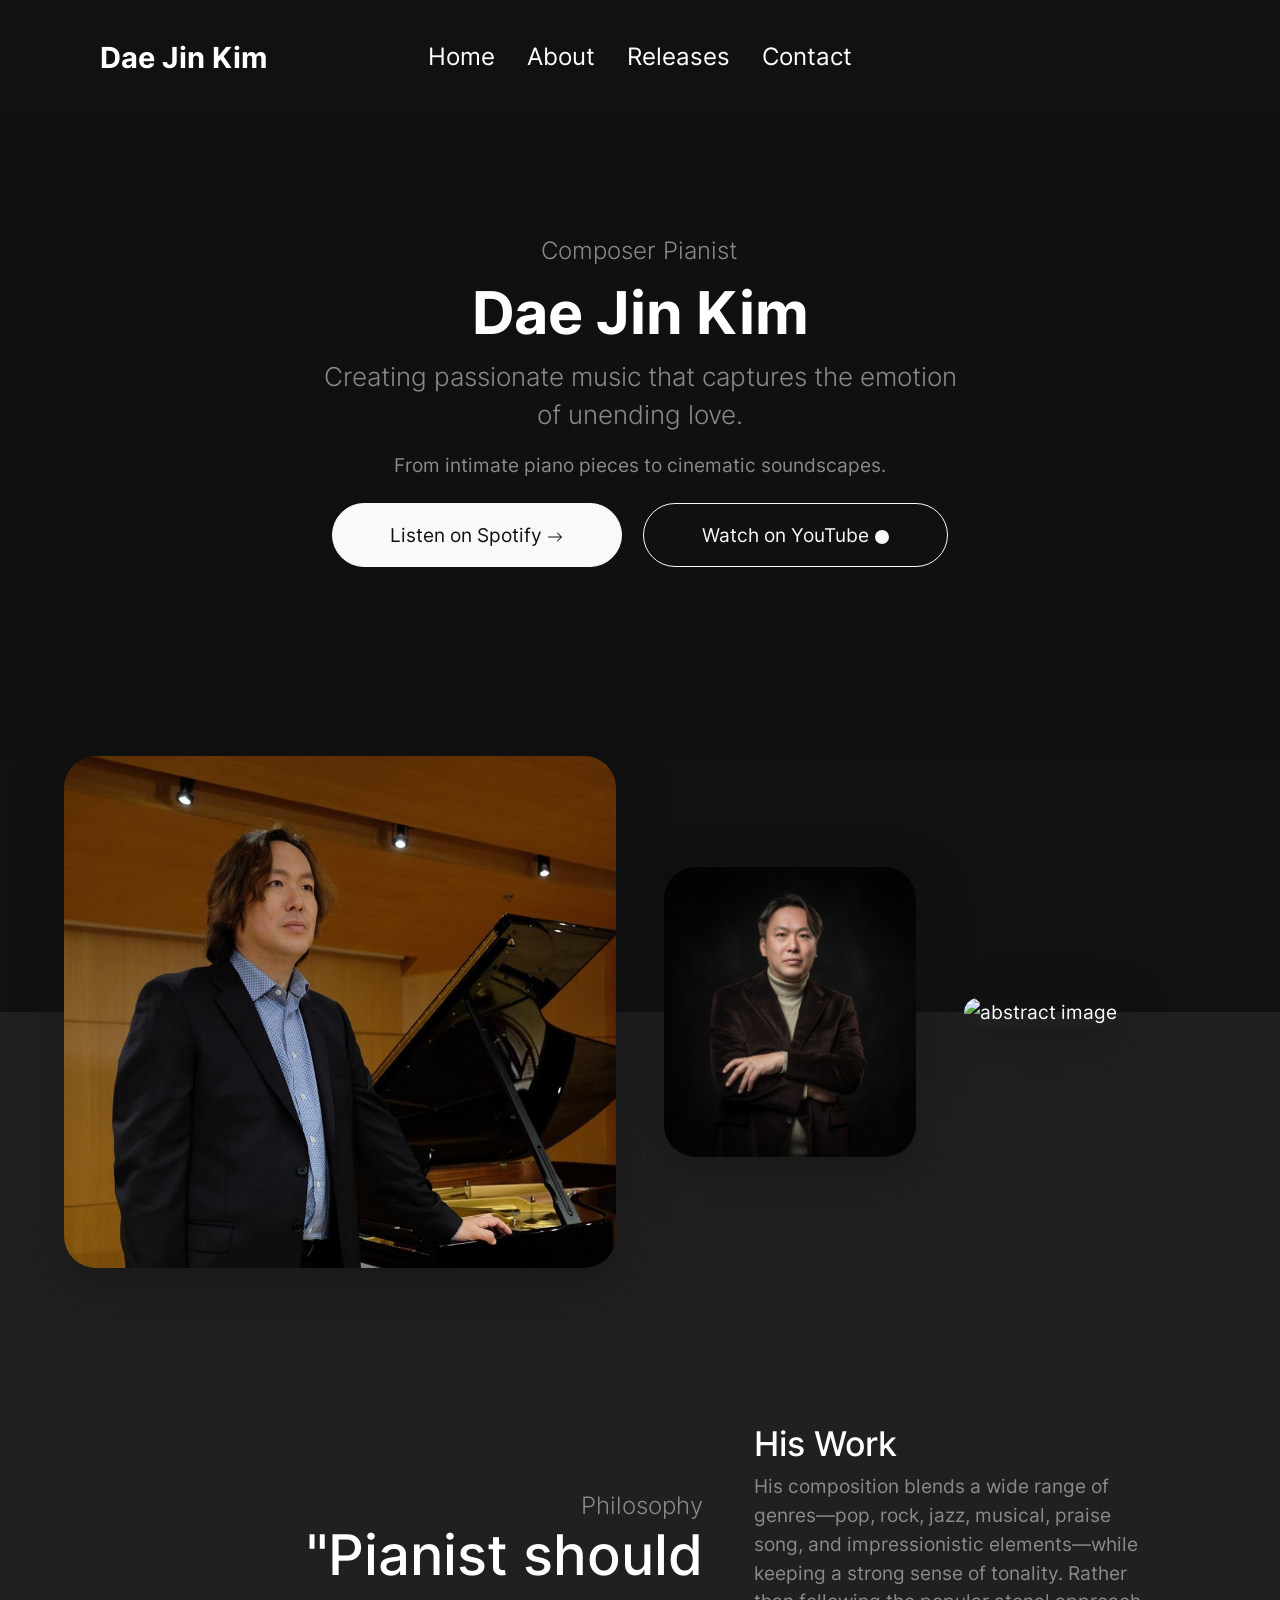
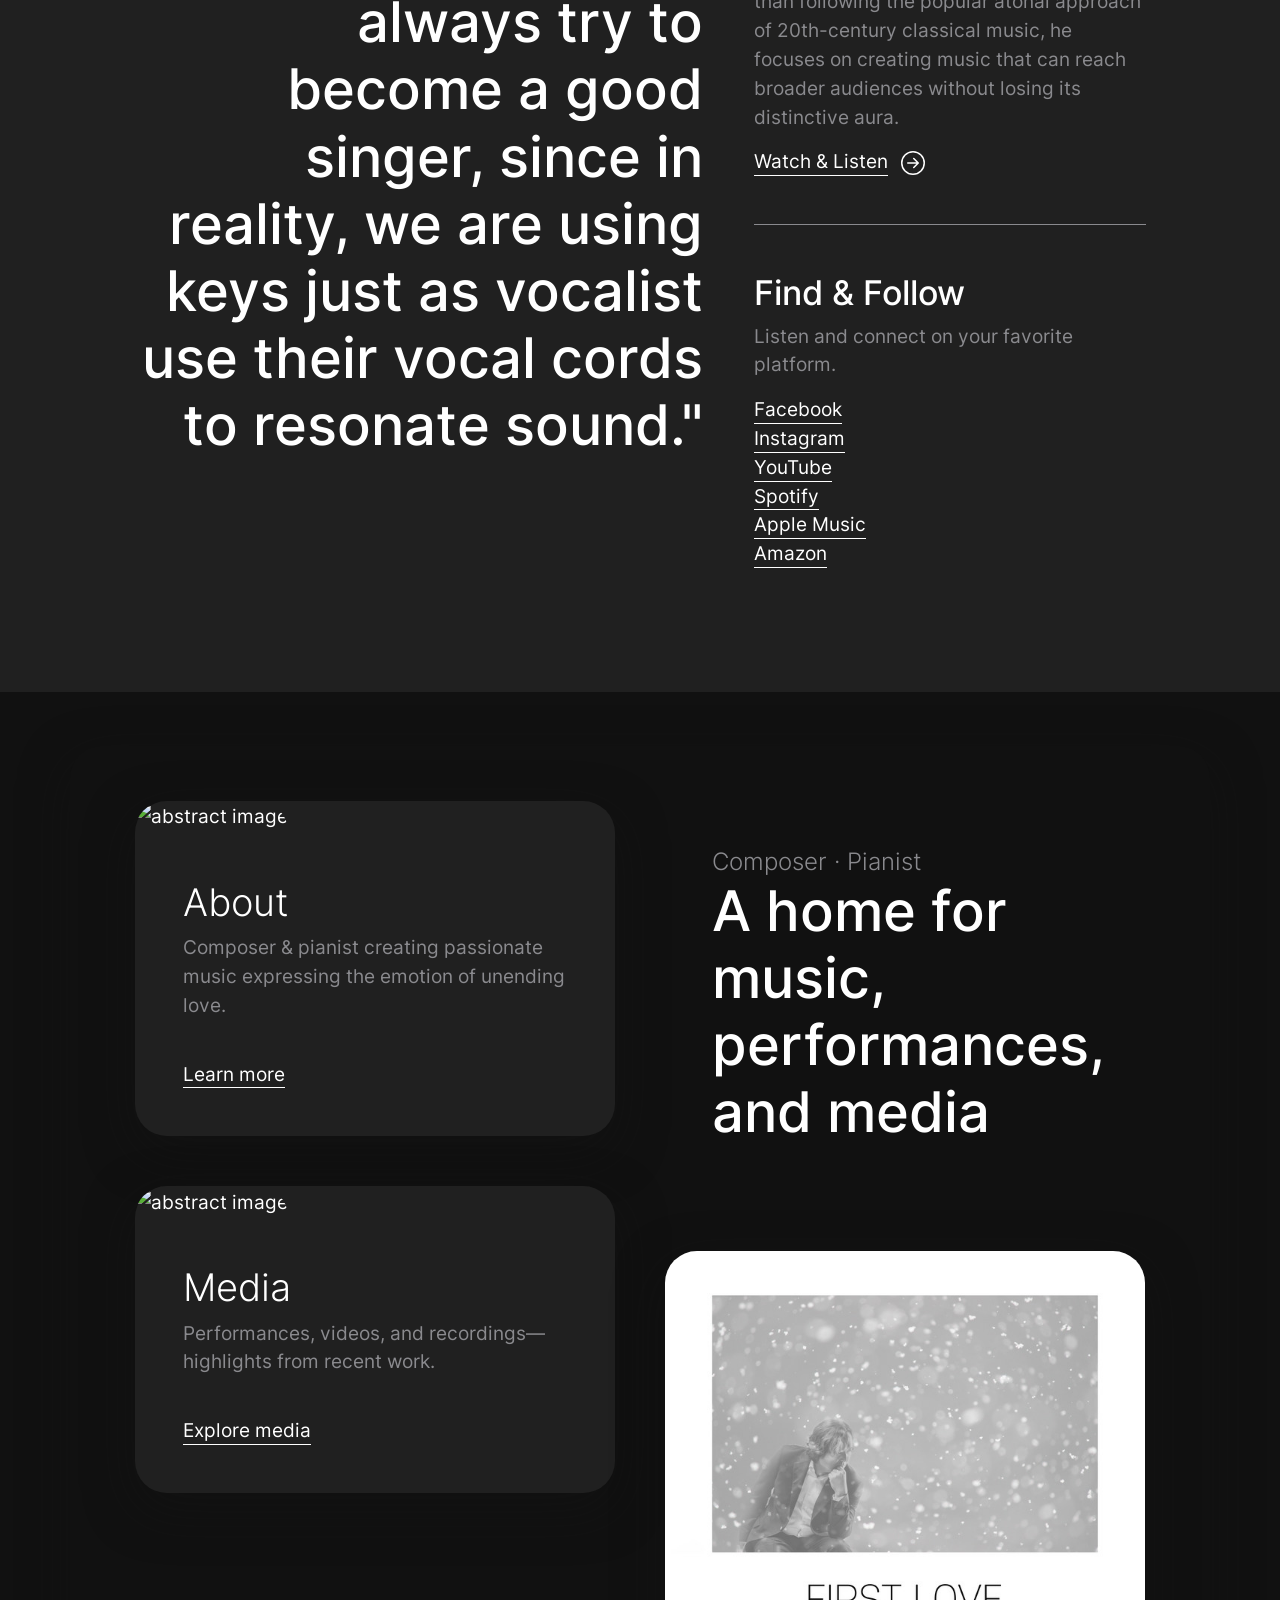
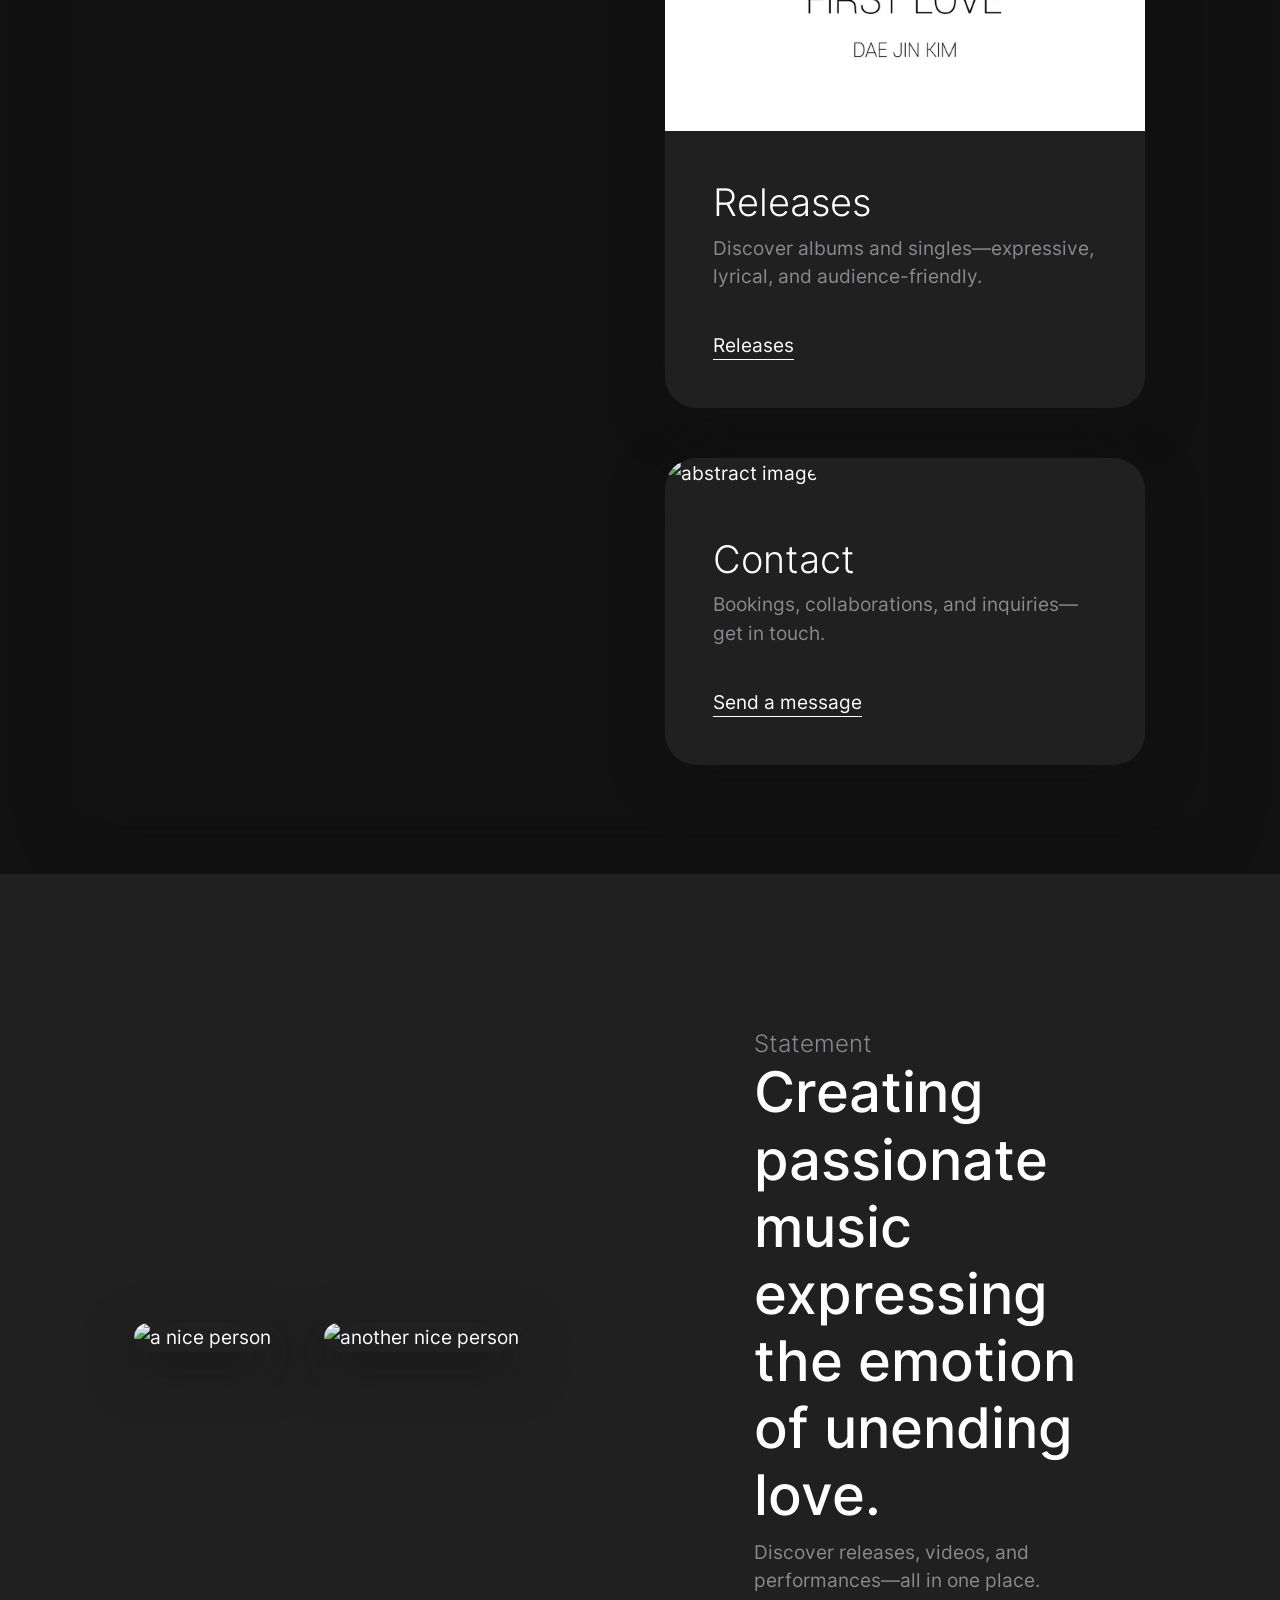
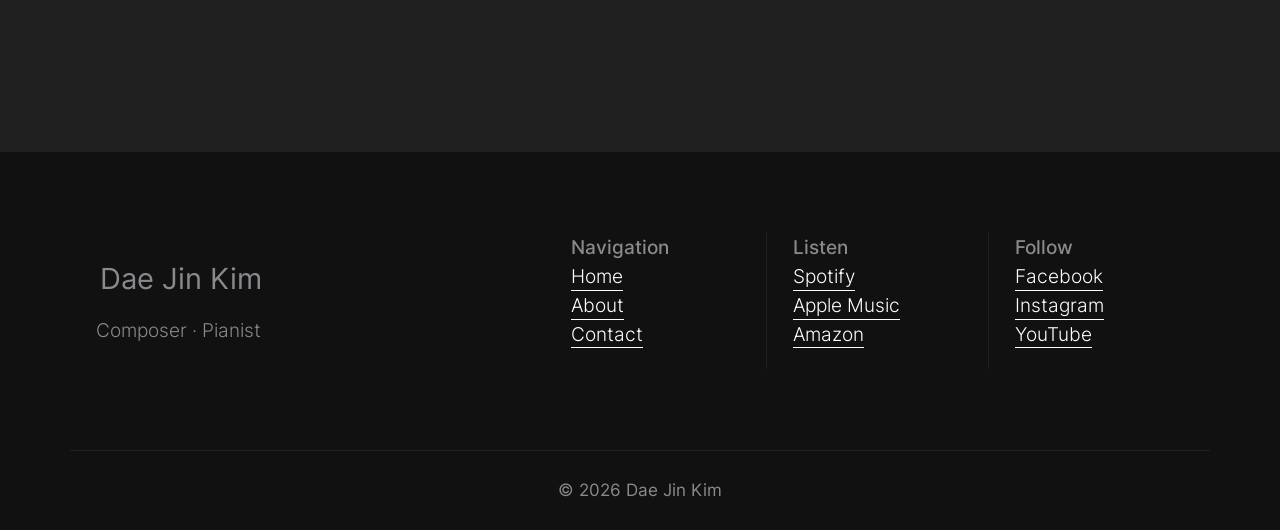
==== commit fc15b18d: "update" ====
--- a/index.html
+++ b/index.html
@@ -1,47 +1,21 @@
+
 <!doctype html>
 <html class="h-100" lang="en">
 
   <head>
       <meta charset="utf-8">
   <meta name="viewport" content="width=device-width,initial-scale=1,shrink-to-fit=no">
-  <meta name="description" content="A growing collection of ready to use components for the CSS framework Bootstrap 5">
+  <meta name="description" content="A well made and handcrafted Bootstrap 5 template">
   <link rel="apple-touch-icon" sizes="180x180" href="img/apple-touch-icon.png">
   <link rel="icon" type="image/png" sizes="32x32" href="img/favicon-32x32.png">
   <link rel="icon" type="image/png" sizes="16x16" href="img/favicon-16x16.png">
-  <link rel="icon" type="image/png" sizes="96x96" href=".t/img/favicon.png">
+  <link rel="icon" type="image/png" sizes="96x96" href="img/favicon.png">
   <meta name="author" content="Holger Koenemann">
-  <meta name="generator" content="Eleventy v2.0.1">
+  <meta name="generator" content="Eleventy v2.0.0">
   <meta name="HandheldFriendly" content="true">
-  <title>Welcome!</title>
-  <link rel="stylesheet" href="css/min/theme.css">
-     <link rel="stylesheet" href="css/aos.css">
-    
-    <style>
-  .bg-img {
-       background-image: url(./img/webp/bck8.webp);
-   }
-   @media only screen and (max-width: 576px) {
-       .bg-img {
-           background-image: url(./img/webp/bck8_xs.webp);
-       }
-   }
-   @media only screen and (max-width: 992px) {
-       .bg-img {
-           background-image: url(./img/webp/bck8_xs.webp);
-       }
-   }
-   @media only screen and (max-width: 1440px) {
-       .bg-img {
-           background-image: url(./img/webp/bck8_md.webp);
-       }
-   }
-   @media only screen and (min-width: 1441px) {
-       .bg-img {
-           background-image: url(./img/webp/bck8_xl.webp);
-       }
-   }
-   </style>
-    
+  <title>Dae Jin Kim - Composer Pianist</title>
+  <link rel="stylesheet" href="css/theme.css">
+
    <style>
 
 /* inter-300 - latin */
@@ -51,8 +25,19 @@
   font-weight: 300;
   font-display: swap;
   src: local(''),
-       url('./fonts/inter-v12-latin-300.woff2') format('woff2'), /* Chrome 26+, Opera 23+, Firefox 39+ */
-       url('./fonts/inter-v12-latin-300.woff') format('woff'); /* Chrome 6+, Firefox 3.6+, IE 9+, Safari 5.1+ */
+       url('fonts/inter-v12-latin-300.woff2') format('woff2'), /* Chrome 26+, Opera 23+, Firefox 39+ */
+       url('fonts/inter-v12-latin-300.woff') format('woff'); /* Chrome 6+, Firefox 3.6+, IE 9+, Safari 5.1+ */
+}
+
+/* inter-400 - latin */
+@font-face {
+  font-family: 'Inter';
+  font-style: normal;
+  font-weight: 400;
+  font-display: swap;
+  src: local(''),
+       url('fonts/inter-v12-latin-regular.woff2') format('woff2'), /* Chrome 26+, Opera 23+, Firefox 39+ */
+       url('fonts/inter-v12-latin-regular.woff') format('woff'); /* Chrome 6+, Firefox 3.6+, IE 9+, Safari 5.1+ */
 }
 
 @font-face {
@@ -61,8 +46,8 @@
   font-weight: 500;
   font-display: swap;
   src: local(''),
-       url('./fonts/inter-v12-latin-500.woff2') format('woff2'), /* Chrome 26+, Opera 23+, Firefox 39+ */
-       url('./fonts/inter-v12-latin-500.woff') format('woff'); /* Chrome 6+, Firefox 3.6+, IE 9+, Safari 5.1+ */
+       url('fonts/inter-v12-latin-500.woff2') format('woff2'), /* Chrome 26+, Opera 23+, Firefox 39+ */
+       url('fonts/inter-v12-latin-500.woff') format('woff'); /* Chrome 6+, Firefox 3.6+, IE 9+, Safari 5.1+ */
 }
 @font-face {
   font-family: 'Inter';
@@ -70,151 +55,290 @@
   font-weight: 700;
   font-display: swap;
   src: local(''),
-       url('./fonts/inter-v12-latin-700.woff2') format('woff2'), /* Chrome 26+, Opera 23+, Firefox 39+ */
-       url('./fonts/inter-v12-latin-700.woff') format('woff'); /* Chrome 6+, Firefox 3.6+, IE 9+, Safari 5.1+ */
+       url('fonts/inter-v12-latin-700.woff2') format('woff2'), /* Chrome 26+, Opera 23+, Firefox 39+ */
+       url('fonts/inter-v12-latin-700.woff') format('woff'); /* Chrome 6+, Firefox 3.6+, IE 9+, Safari 5.1+ */
 }
 
 </style>
 
+
   </head>
 
-  <body class="position-relative d-flex h-100 w-100" data-bs-spy="scroll" data-bs-target="#navScroll">
-    <div class="h-100 container-fluid position-relative">
-      <div class="h-100 row d-flex align-items-stretch position-relative z-1">
-        
-          <div class="p-0 col-11 col-sm-10 col-md-9 col-lg-8 col-xl-7 col-xxl-5 d-flex align-items-start flex-column shadow position-relative">
-          
-            <header class="mb-auto py-vh-2 col-12 px-vw-5">
-              <nav id="navScroll" class="navbar navbar-expand-lg navbar-dark d-flex px-3" tabindex="0">
-    <a class="navbar-brand d-flex align-items-center flex-grow-1 link-opacity-50-hover link-dark" href="index.html">
-  <div class="fw-bold fs-4">Jane Doe</div>
+  <body class="bg-black text-white mt-0" data-bs-spy="scroll" data-bs-target="#navScroll">
+
+    <nav id="navScroll" class="navbar navbar-dark bg-black fixed-top px-vw-5" tabindex="0">
+  <div class="container">
+    <a class="navbar-brand pe-md-4 fs-4 col-12 col-md-auto text-center" href="index.html">
+  <span class="ms-md-1 mt-1 fw-bolder me-md-5">Dae Jin Kim</span>
 </a>
 
-    <div class="col-auto ps-2 ms-2" id="navbarSupportedContent">
-      <ul class="nav ms-auto mb-2 mb-lg-0 ms-2 list-inline list-unstyled">
+      <ul class="navbar-nav mx-auto mb-2 mb-lg-0 list-group list-group-horizontal">
       <li class="nav-item">
-    <a class="nav-link pe-3 link-dark link-opacity-50-hover" aria-label="Link to my Dribbble Portfolio" href="https://dribbble.com/Koenemann" target="_blank">
-      <svg xmlns="http://www.w3.org/2000/svg" width="16" height="16" fill="currentColor" class="bi bi-dribbble" viewBox="0 0 16 16">
-  <path fill-rule="evenodd" d="M8 0C3.584 0 0 3.584 0 8s3.584 8 8 8c4.408 0 8-3.584 8-8s-3.592-8-8-8zm5.284 3.688a6.802 6.802 0 0 1 1.545 4.251c-.226-.043-2.482-.503-4.755-.217-.052-.112-.096-.234-.148-.355-.139-.33-.295-.668-.451-.99 2.516-1.023 3.662-2.498 3.81-2.69zM8 1.18c1.735 0 3.323.65 4.53 1.718-.122.174-1.155 1.553-3.584 2.464-1.12-2.056-2.36-3.74-2.551-4A6.95 6.95 0 0 1 8 1.18zm-2.907.642A43.123 43.123 0 0 1 7.627 5.77c-3.193.85-6.013.833-6.317.833a6.865 6.865 0 0 1 3.783-4.78zM1.163 8.01V7.8c.295.01 3.61.053 7.02-.971.199.381.381.772.555 1.162l-.27.078c-3.522 1.137-5.396 4.243-5.553 4.504a6.817 6.817 0 0 1-1.752-4.564zM8 14.837a6.785 6.785 0 0 1-4.19-1.44c.12-.252 1.509-2.924 5.361-4.269.018-.009.026-.009.044-.017a28.246 28.246 0 0 1 1.457 5.18A6.722 6.722 0 0 1 8 14.837zm3.81-1.171c-.07-.417-.435-2.412-1.328-4.868 2.143-.338 4.017.217 4.251.295a6.774 6.774 0 0 1-2.924 4.573z"/>
+  <a class="nav-link fs-5" href="index.html" aria-label="Homepage">
+    Home
+  </a>
+</li>
+<li class="nav-item">
+  <a class="nav-link fs-5" href="content.html" aria-label="About Dae Jin Kim">
+    About
+  </a>
+</li>
+<li class="nav-item">
+  <a class="nav-link fs-5" href="realease.html" aria-label="Releases and streaming links">
+    Releases
+  </a>
+</li>
+<li class="nav-item">
+  <a class="nav-link fs-5" href="system.html" aria-label="Contact page">
+    Contact
+  </a>
+</li>
+
+    </ul>
+</div>
+</nav>
+
+    <main>
+      <div class="w-100 overflow-hidden position-relative bg-black text-white" data-aos="fade">
+  <div class="position-absolute w-100 h-100 bg-black opacity-75 top-0 start-0"></div>
+  <div class="container py-vh-4 position-relative mt-5 px-vw-5 text-center">
+  <div class="row d-flex align-items-center justify-content-center py-vh-5">
+    <div class="col-12 col-xl-10">
+      <span class="h5 text-secondary fw-lighter">Composer Pianist</span>
+      <h1 class="display-huge mt-3 mb-3 lh-1">Dae Jin Kim</h1>
+    </div>
+    <div class="col-12 col-xl-8">
+      <p class="lead text-secondary">Creating passionate music that captures the emotion of unending love.</p>
+      <p class="text-secondary mb-4">From intimate piano pieces to cinematic soundscapes.</p>
+    </div>
+    <div class="col-12 text-center">
+      <a href="https://spoti.fi/3JhfKZI" class="btn btn-xl btn-light me-3" target="_blank" rel="noreferrer noopener">Listen on Spotify
+        <svg xmlns="http://www.w3.org/2000/svg" width="16" height="16" fill="currentColor" class="bi bi-arrow-right" viewBox="0 0 16 16">
+  <path fill-rule="evenodd" d="M1 8a.5.5 0 0 1 .5-.5h11.793l-3.147-3.146a.5.5 0 0 1 .708-.708l4 4a.5.5 0 0 1 0 .708l-4 4a.5.5 0 0 1-.708-.708L13.293 8.5H1.5A.5.5 0 0 1 1 8z"/>
 </svg>
-    </a>
-  </li>
-  <li class="nav-item">
-    <a class="nav-link pe-3 link-dark link-opacity-50-hover" href="https://www.behance.net/holgerkoenemann" aria-label="Link to my Behance Portfolio" target="_blank">
-      <svg xmlns="http://www.w3.org/2000/svg" width="16" height="16" fill="currentColor" class="bi bi-behance" viewBox="0 0 16 16">
-  <path d="M4.654 3c.461 0 .887.035 1.278.14.39.07.711.216.996.391.286.176.497.426.641.747.14.32.216.711.216 1.137 0 .496-.106.922-.356 1.242-.215.32-.566.606-.997.817.606.176 1.067.496 1.348.922.281.426.461.957.461 1.563 0 .496-.105.922-.285 1.278a2.317 2.317 0 0 1-.782.887c-.32.215-.711.39-1.137.496a5.329 5.329 0 0 1-1.278.176L0 12.803V3h4.654zm-.285 3.978c.39 0 .71-.105.957-.285.246-.18.355-.497.355-.887 0-.216-.035-.426-.105-.567a.981.981 0 0 0-.32-.355 1.84 1.84 0 0 0-.461-.176c-.176-.035-.356-.035-.567-.035H2.17v2.31c0-.005 2.2-.005 2.2-.005zm.105 4.193c.215 0 .426-.035.606-.07.176-.035.356-.106.496-.216s.25-.215.356-.39c.07-.176.14-.391.14-.641 0-.496-.14-.852-.426-1.102-.285-.215-.676-.32-1.137-.32H2.17v2.734h2.305v.005zm6.858-.035c.286.285.711.426 1.278.426.39 0 .746-.106 1.032-.286.285-.215.46-.426.53-.64h1.74c-.286.851-.712 1.457-1.278 1.848-.566.355-1.243.566-2.06.566a4.135 4.135 0 0 1-1.527-.285 2.827 2.827 0 0 1-1.137-.782 2.851 2.851 0 0 1-.712-1.172c-.175-.461-.25-.957-.25-1.528 0-.531.07-1.032.25-1.493.18-.46.426-.852.747-1.207.32-.32.711-.606 1.137-.782a4.018 4.018 0 0 1 1.493-.285c.606 0 1.137.105 1.598.355.46.25.817.532 1.102.958.285.39.496.851.641 1.348.07.496.105.996.07 1.563h-5.15c0 .58.21 1.11.496 1.396zm2.24-3.732c-.25-.25-.642-.391-1.103-.391-.32 0-.566.07-.781.176-.215.105-.356.25-.496.39a.957.957 0 0 0-.25.497c-.036.175-.07.32-.07.46h3.196c-.07-.526-.25-.882-.497-1.132zm-3.127-3.728h3.978v.957h-3.978v-.957z"/>
+</a>
+      <a href="https://www.youtube.com/@magiccastledaejinkim848/videos" class="btn btn-xl btn-outline-light" target="_blank" rel="noreferrer noopener">Watch on YouTube
+        <svg xmlns="http://www.w3.org/2000/svg" width="16" height="16" fill="currentColor" class="bi bi-play-circle" viewBox="0 0 16 16">
+  <path d="M8 15A7 7 0 1 0 8 1a7 7 0 0 0 0 14z"/>
+  <path d="M6.271 5.055A.5.5 0 0 1 7 5.5v5a.5.5 0 0 1-.79.407L4.5 9.972l-1.71 1.935A.5.5 0 0 1 2 11.5v-7a.5.5 0 0 1 .79-.407L4.5 6.028l1.71-1.935z"/>
 </svg>
-    </a>
-  </li>
-  <li class="nav-item">
-    <a class="nav-link link-dark link-opacity-50-hover" href="https://github.com/holger1411" aria-label="Link to my GitHub Profil Page" target="_blank">
-      <svg xmlns="http://www.w3.org/2000/svg" width="16" height="16" fill="currentColor" class="bi bi-github" viewBox="0 0 16 16">
-  <path d="M8 0C3.58 0 0 3.58 0 8c0 3.54 2.29 6.53 5.47 7.59.4.07.55-.17.55-.38 0-.19-.01-.82-.01-1.49-2.01.37-2.53-.49-2.69-.94-.09-.23-.48-.94-.82-1.13-.28-.15-.68-.52-.01-.53.63-.01 1.08.58 1.23.82.72 1.21 1.87.87 2.33.66.07-.52.28-.87.51-1.07-1.78-.2-3.64-.89-3.64-3.95 0-.87.31-1.59.82-2.15-.08-.2-.36-1.02.08-2.12 0 0 .67-.21 2.2.82.64-.18 1.32-.27 2-.27.68 0 1.36.09 2 .27 1.53-1.04 2.2-.82 2.2-.82.44 1.1.16 1.92.08 2.12.51.56.82 1.27.82 2.15 0 3.07-1.87 3.75-3.65 3.95.29.25.54.73.54 1.48 0 1.07-.01 1.93-.01 2.2 0 .21.15.46.55.38A8.012 8.012 0 0 0 16 8c0-4.42-3.58-8-8-8z"/>
+</a>
+    </div>
+  </div>
+</div>
+
+</div>
+
+<div class="w-100 position-relative bg-black text-white bg-cover d-flex align-items-center">
+  <div class="container-fluid px-vw-5">
+    <div class="position-absolute w-100 h-50 bg-dark bottom-0 start-0"></div>
+    <div class="row d-flex align-items-center position-relative justify-content-center px-0 g-5">
+      <div class="col-12 col-lg-6">
+        <img src="img/abstract18.jpg" width="2280" height="1732" alt="abstract image" class="img-fluid position-relative rounded-5 shadow" data-aos="fade-up">
+      </div>
+      <div class="col-12 col-md-6 col-lg-3">
+        <img src="img/abstract6.jpg" width="1116" height="1578" alt="abstract image" class="img-fluid position-relative rounded-5 shadow" data-aos="fade-up" data-aos-duration="2000">
+      </div>
+      <div class="col-12 col-md-6 col-lg-3">
+        <img src="img/abstract4.jpg" width="1116" height="848" alt="abstract image" class="img-fluid position-relative rounded-5 shadow" data-aos="fade-up" data-aos-duration="3000">
+      </div>
+    </div>
+  </div>
+</div>
+<div class="bg-dark">
+  <div class="container px-vw-5 py-vh-5">
+    <div class="row d-flex align-items-center">
+      <div class="col-12 col-lg-7 text-lg-end" data-aos="fade-right">
+        <span class="h5 text-secondary fw-lighter">Philosophy</span>
+        <h2 class="display-4">"Pianist should always try to become a good singer, since in reality, we are using keys just as vocalist use their vocal cords to resonate sound."</h2>
+      </div>
+      <div class="col-12 col-lg-5" data-aos="fade-left">
+        <h3 class="pt-5">His Work</h3>
+        <p class="text-secondary">
+          His composition blends a wide range of genres—pop, rock, jazz, musical, praise song, and impressionistic elements—while keeping a strong sense of tonality.
+          Rather than following the popular atonal approach of 20th-century classical music, he focuses on creating music that can reach broader audiences without losing its distinctive aura.
+        </p>
+        <a href="https://www.youtube.com/@magiccastledaejinkim848/videos" class="link-fancy link-fancy-light me-2" target="_blank" rel="noreferrer noopener">Watch & Listen</a>
+        <svg xmlns="http://www.w3.org/2000/svg" width="24" height="24" fill="currentColor" class="bi bi-arrow-right-circle" viewBox="0 0 16 16">
+  <path fill-rule="evenodd" d="M1 8a7 7 0 1 0 14 0A7 7 0 0 0 1 8zm15 0A8 8 0 1 1 0 8a8 8 0 0 1 16 0zM4.5 7.5a.5.5 0 0 0 0 1h5.793l-2.147 2.146a.5.5 0 0 0 .708.708l3-3a.5.5 0 0 0 0-.708l-3-3a.5.5 0 1 0-.708.708L10.293 7.5H4.5z"/>
 </svg>
-    </a>
-  </li>
-
-    </ul>
-    </div>
-</nav>
-
-            </header>
-            <main class="mb-auto col-12 px-vw-5">
-              <div class="bg-light rounded p-5 overflow-x-hidden" data-aos="fade-left">
-  <div class="on-hover d-inline">
-    <img loading="lazy" src="img/webp/person_3_sm.webp" width="80" height="80" class="rounded-circle mb-4 shadow-sm mt-2 mt-xxl-4 hoh img-fluid" alt="A image of Jane Doe">
-    <img loading="lazy" src="img/webp/person_4_md.webp" width="80" height="80" class="rounded-circle mb-4 shadow-sm mt-2 mt-xxl-4 soh" alt="Another image of Jane Doe">
-  </div>
-  <h1 class="fw-lighter text-black">
-    <strong>Welcome to my design universe!</strong>
-    I'm Jane, a Stockholm-based digital product designer with a love for crafting beautiful interfaces.</h1>
-  <p class="lead py-4">
-    Welcome to this fictional sample content! It is just here to be replaced by your own fancy super content.</p>
-<div class="row d-flex align-items-center mb-2 mb-xxl-4 text-center text-sm-start mx-0">
-  <a class="btn btn-black btn-xl shadow col-12 col-sm-auto" href="contact.html" data-aos="fade-left" data-aos-delay="200">Let´s chat!
-    <svg xmlns="http://www.w3.org/2000/svg" width="16" height="16" fill="currentColor" class="bi bi-arrow-right ms-2" viewbox="0 0 16 16">
-      <path fill-rule="evenodd" d="M1 8a.5.5 0 0 1 .5-.5h11.793l-3.147-3.146a.5.5 0 0 1 .708-.708l4 4a.5.5 0 0 1 0 .708l-4 4a.5.5 0 0 1-.708-.708L13.293 8.5H1.5A.5.5 0 0 1 1 8z"/>
-    </svg>
-  </a>
-  <a href="aboutme.html" class="ms-0 ms-sm-3 mt-3 mt-sm-0 col-12 col-sm-auto p-0 link-dark" aria-label="Link to my About page" data-aos="fade-left" data-aos-delay="300">More about me</a>
-</div>
-</div>
-<div class="py-vh-3 overflow-x-hidden">
-  <h2 class="h6 mb-4 px-4" data-aos="fade-left" data-aos-delay="200">Side Projects:</h2>
-  <div class="d-flex align-items-center p-4" data-aos="fade-left" data-aos-delay="200">
-    <div class="me-4">
-      <img loading="lazy" src="img/webp/bck1_xs.webp" width="80" height="80" class="rounded-circle shadow-sm" alt="An image of my sitesproject website">
-    </div>
-    <div class="flex-grow-1">
-      <h3 class="h5"><a href="#" class="link-dark link-offset-2 link-offset-3-hover link-underline link-underline-opacity-0 link-underline-opacity-100-hover link-underline-dark">Wall-AI - AI generated Wallpapers for free</a></h3>
-      <p>My personal collection of hand- and AI crafted Wallpapers. Made for everyone, free and Open Sourced plus the Prompt´s I use.</p>
-    </div>
-  </div>
-  <div class="d-flex align-items-center my-2 p-4" data-aos="fade-left" data-aos-delay="200">
-    <div class="me-4">
-      <img loading="lazy" src="img/webp/sample4_xs.webp" width="80" height="80" class="rounded-circle shadow-sm" alt="Another image of another sitesproject website">
-    </div>
-    <div class="flex-grow-1">
-      <h3 class="h5"><a href="#" class="link-dark link-offset-2 link-offset-3-hover link-underline link-underline-opacity-0 link-underline-opacity-100-hover link-underline-dark">3DArt - The 3D Meetup</a></h3>
-      <p>A virtual exchange of 3D artist while playing VR Dart. It´s fun! Everyone can join and hangout with us. Every first Monday of the month.</p>
-    </div>
-  </div>
-  <div class="d-flex align-items-center p-4" data-aos="fade-left" data-aos-delay="400">
-    <div class="me-4">
-      <img loading="lazy" src="img/webp/sample6_xs.webp" width="80" height="80" class="rounded-circle shadow-sm" alt="Another image of another sitesproject website">
-    </div>
-    <div class="flex-grow-1">
-      <h3 class="h5"><a href="#" class="link-dark link-offset-2 link-offset-3-hover link-underline link-underline-opacity-0 link-underline-opacity-100-hover link-underline-dark">BirdTree - Freelancer Hangout Space</a></h3>
-      <p>My brand new startup idea. I build it in public and a lot of stuff going around there. So check it out and play around!</p>
-    </div>
-  </div>
-</div>
-
-
-            </main>
-                        <footer class="mb-auto col-12 py-vh-3 px-vw-5">
-            
-  <div class="row d-flex justify-content-between small">
-    <div class="col-12 col-md-auto d-flex justify-content-center">
-  <ul class="nav bg-light rounded px-3">
-    <li class="nav-item">
-      <a class="nav-link link-dark px-0" href="index.html" aria-label="Go home!">
-        <svg xmlns="http://www.w3.org/2000/svg" width="16" height="16" fill="currentColor" class="bi bi-house-fill" viewbox="0 0 16 16">
-          <path d="M8.707 1.5a1 1 0 0 0-1.414 0L.646 8.146a.5.5 0 0 0 .708.708L8 2.207l6.646 6.647a.5.5 0 0 0 .708-.708L13 5.793V2.5a.5.5 0 0 0-.5-.5h-1a.5.5 0 0 0-.5.5v1.293L8.707 1.5Z"/>
-          <path d="m8 3.293 6 6V13.5a1.5 1.5 0 0 1-1.5 1.5h-9A1.5 1.5 0 0 1 2 13.5V9.293l6-6Z"/>
-        </svg>
-      </a>
-    </li>
-    <li class="nav-item">
-      <a class="nav-link link-dark" href="aboutme.html">About me</a>
-    </li>
-    <li class="nav-item">
-      <a class="nav-link link-dark" href="imprint.html">Imprint</a>
-    </li>
-    <li class="nav-item">
-      <a class="nav-link link-dark" href="contact.html">Contact</a>
-    </li>
-  </ul>
-</div>
-  <div class="col-12 col-md text-center text-md-end py-2">
-      Made by <a href="https://templatedeck.com" class="link-fancy" target="_blank">templatedeck.com</a>
-    </div>
-</div>
-
-          </footer>
+
+        <h3 class="border-top border-secondary pt-5 mt-5">Find & Follow</h3>
+        <p class="text-secondary mb-3">Listen and connect on your favorite platform.</p>
+        <ul class="list-unstyled">
+          <li><a class="link-fancy link-fancy-light" href="https://www.facebook.com/fusionmerge" target="_blank" rel="noreferrer noopener">Facebook</a></li>
+          <li><a class="link-fancy link-fancy-light" href="https://www.instagram.com/daejinpiano/" target="_blank" rel="noreferrer noopener">Instagram</a></li>
+          <li><a class="link-fancy link-fancy-light" href="https://www.youtube.com/@magiccastledaejinkim848/videos" target="_blank" rel="noreferrer noopener">YouTube</a></li>
+          <li><a class="link-fancy link-fancy-light" href="https://spoti.fi/3JhfKZI" target="_blank" rel="noreferrer noopener">Spotify</a></li>
+          <li><a class="link-fancy link-fancy-light" href="https://apple.co/33dVl8q" target="_blank" rel="noreferrer noopener">Apple Music</a></li>
+          <li><a class="link-fancy link-fancy-light" href="https://amzn.to/3LeFUhr" target="_blank" rel="noreferrer noopener">Amazon</a></li>
+        </ul>
+      </div>
+    </div>
+  </div>
+</div>
+
+<div class="bg-black py-vh-3">
+  <div class="container bg-black px-vw-5 py-vh-3 rounded-5 shadow">
+
+  <div class="row gx-5">
+    <div class="col-12 col-md-6">
+      <div class="card bg-transparent mb-5" data-aos="zoom-in-up">
+        <div class="bg-dark shadow rounded-5 p-0">
+          <img src="img/abstract3.jpg" width="582" height="327" alt="abstract image" class="img-fluid rounded-5 no-bottom-radius" loading="lazy">
+          <div class="p-5">
+            <h2 class="fw-lighter">About</h2>
+            <p class="pb-4 text-secondary">Composer & pianist creating passionate music expressing the emotion of unending love.</p>
+            <a href="content.html" class="link-fancy link-fancy-light">Learn more</a>
           </div>
-          
-            <div class="col-1 col-sm-2 col-md-3 col-lg-4 col-xl-5 col-xxl-7 bg-cover py-vh-max py-lg-0 bg-black ba-local position-fixed top-0 end-0 z-0 h-100 bg-img" data-aos="fade"></div>
-          
-        </div>
-      </div>
-    
-      <script src="js/bootstrap.bundle.min.js" async></script>
+        </div>
+      </div>
+
+      <div class="card bg-transparent" data-aos="zoom-in-up">
+        <div class="bg-dark shadow rounded-5 p-0">
+          <img src="img/abstract2.jpg" width="582" height="442" alt="abstract image" class="img-fluid rounded-5 no-bottom-radius" loading="lazy">
+          <div class="p-5">
+            <h2 class="fw-lighter">Media</h2>
+            <p class="pb-4 text-secondary">Performances, videos, and recordings—highlights from recent work.</p>
+            <a href="https://www.youtube.com/@magiccastledaejinkim848/videos" class="link-fancy link-fancy-light" target="_blank" rel="noreferrer noopener">Explore media</a>
+          </div>
+        </div>
+      </div>
+    </div>
+    <div class="col-12 col-md-6">
+      <div class="p-5 pt-0 mt-5" data-aos="fade">
+        <span class="h5 text-secondary fw-lighter">Composer · Pianist</span>
+        <h2 class="display-4">A home for music, performances, and media</h2>
+      </div>
+      <div class="card bg-transparent mb-5 mt-5" data-aos="zoom-in-up">
+        <div class="bg-dark shadow rounded-5 p-0">
+          <img src="img/abstract17.jpg" width="582" height="390" alt="abstract image" class="img-fluid rounded-5 no-bottom-radius" loading="lazy">
+          <div class="p-5">
+            <h2 class="fw-lighter">Releases</h2>
+            <p class="pb-4 text-secondary">Discover albums and singles—expressive, lyrical, and audience-friendly.</p>
+            <div class="d-flex gap-3 align-items-center">
+              <a href="realease.html" class="link-fancy link-fancy-light d-inline-flex align-items-center" aria-label="Open releases page">
+                Releases
+              </a>
+            </div>
+          </div>
+        </div>
+      </div>
+
+      <div class="card bg-transparent" data-aos="zoom-in-up">
+        <div class="bg-dark shadow rounded-5 p-0">
+          <img src="img/abstract4.jpg" width="582" height="327" alt="abstract image" class="img-fluid rounded-5 no-bottom-radius" loading="lazy">
+          <div class="p-5">
+            <h2 class="fw-lighter">Contact</h2>
+            <p class="pb-4 text-secondary">Bookings, collaborations, and inquiries—get in touch.</p>
+            <a href="system.html" class="link-fancy link-fancy-light">Send a message</a>
+          </div>
+        </div>
+      </div>
+    </div>
+  </div>
+
+</div>
+
+</div>
+<div class="bg-dark position-relative">
+  <div class="container px-vw-5 py-vh-5">
+    <div class="row d-flex align-items-center">
+
+      <div class="col-12 col-lg-7">
+        <img class="img-fluid rounded-5 mb-n5 shadow" src="img/person9.jpg" width="512" height="512" alt="a nice person" loading="lazy" data-aos="zoom-in-right">
+        <img class="img-fluid rounded-5 ms-5 mb-n5 shadow" src="img/person11.jpg" width="512" height="512" alt="another nice person" loading="lazy" data-aos="zoom-in-up">
+      </div>
+      <div class="col-12 col-lg-5 bg-dark rounded-5 py-5" data-aos="fade">
+        <span class="h5 text-secondary fw-lighter">Statement</span>
+        <h2 class="display-4">Creating passionate music expressing the emotion of unending love.</h2>
+        <p class="text-secondary mb-0">Discover releases, videos, and performances—all in one place.</p>
+      </div>
+    </div>
+  </div>
+</div>
+
+        </div>
+    </div>
+</div>
+
+    </main>
+
+    <footer class="bg-black border-top border-dark">
+  <div class="container py-vh-4 text-secondary fw-lighter">
+    <div class="row">
+      <div class="col-12 col-lg-5 py-4 text-center text-lg-start">
+        <a class="navbar-brand pe-md-4 fs-4 col-12 col-md-auto text-center" href="index.html" aria-label="Homepage">
+          <span class="ms-md-1 mt-1 fw-bolder me-md-5">Dae Jin Kim</span>
+        </a>
+        <p class="text-secondary mt-3 mb-0">Composer · Pianist</p>
+      </div>
+
+      <div class="col border-end border-dark">
+        <span class="h6">Navigation</span>
+        <ul class="nav flex-column">
+          <li class="nav-item"><a href="index.html" class="link-fancy link-fancy-light">Home</a></li>
+          <li class="nav-item"><a href="content.html" class="link-fancy link-fancy-light">About</a></li>
+          <li class="nav-item"><a href="system.html" class="link-fancy link-fancy-light">Contact</a></li>
+        </ul>
+      </div>
+
+      <div class="col border-end border-dark">
+        <span class="h6">Listen</span>
+        <ul class="nav flex-column">
+          <li class="nav-item"><a href="https://spoti.fi/3JhfKZI" class="link-fancy link-fancy-light" target="_blank" rel="noreferrer noopener">Spotify</a></li>
+          <li class="nav-item"><a href="https://apple.co/33dVl8q" class="link-fancy link-fancy-light" target="_blank" rel="noreferrer noopener">Apple Music</a></li>
+          <li class="nav-item"><a href="https://amzn.to/3LeFUhr" class="link-fancy link-fancy-light" target="_blank" rel="noreferrer noopener">Amazon</a></li>
+        </ul>
+      </div>
+
+      <div class="col">
+        <span class="h6">Follow</span>
+        <ul class="nav flex-column">
+          <li class="nav-item"><a href="https://www.facebook.com/fusionmerge" class="link-fancy link-fancy-light" target="_blank" rel="noreferrer noopener">Facebook</a></li>
+          <li class="nav-item"><a href="https://www.instagram.com/daejinpiano/" class="link-fancy link-fancy-light" target="_blank" rel="noreferrer noopener">Instagram</a></li>
+          <li class="nav-item"><a href="https://www.youtube.com/@magiccastledaejinkim848/videos" class="link-fancy link-fancy-light" target="_blank" rel="noreferrer noopener">YouTube</a></li>
+        </ul>
+      </div>
+    </div>
+  </div>
+
+  <div class="container text-center small py-vh-2 border-top border-dark text-secondary">
+    © 2026 Dae Jin Kim
+  </div>
+</footer>
+
+
+
+
+
+
+
+
+<script src="js/bootstrap.bundle.min.js"></script>
 <script src="js/aos.js"></script>
- <script>
- AOS.init({ });
- </script>
+<script>
+AOS.init({
+ duration: 800, // values from 0 to 3000, with step 50ms
+});
+</script>
+<script>
+  let scrollpos = window.scrollY
+  const header = document.querySelector(".navbar")
+  const header_height = header.offsetHeight
+
+  const add_class_on_scroll = () => header.classList.add("scrolled", "shadow-sm")
+  const remove_class_on_scroll = () => header.classList.remove("scrolled", "shadow-sm")
+
+  window.addEventListener('scroll', function() {
+    scrollpos = window.scrollY;
+
+    if (scrollpos >= header_height) { add_class_on_scroll() }
+    else { remove_class_on_scroll() }
+
+    console.log(scrollpos)
+  })
+</script>
 
   </body>
-
 </html>
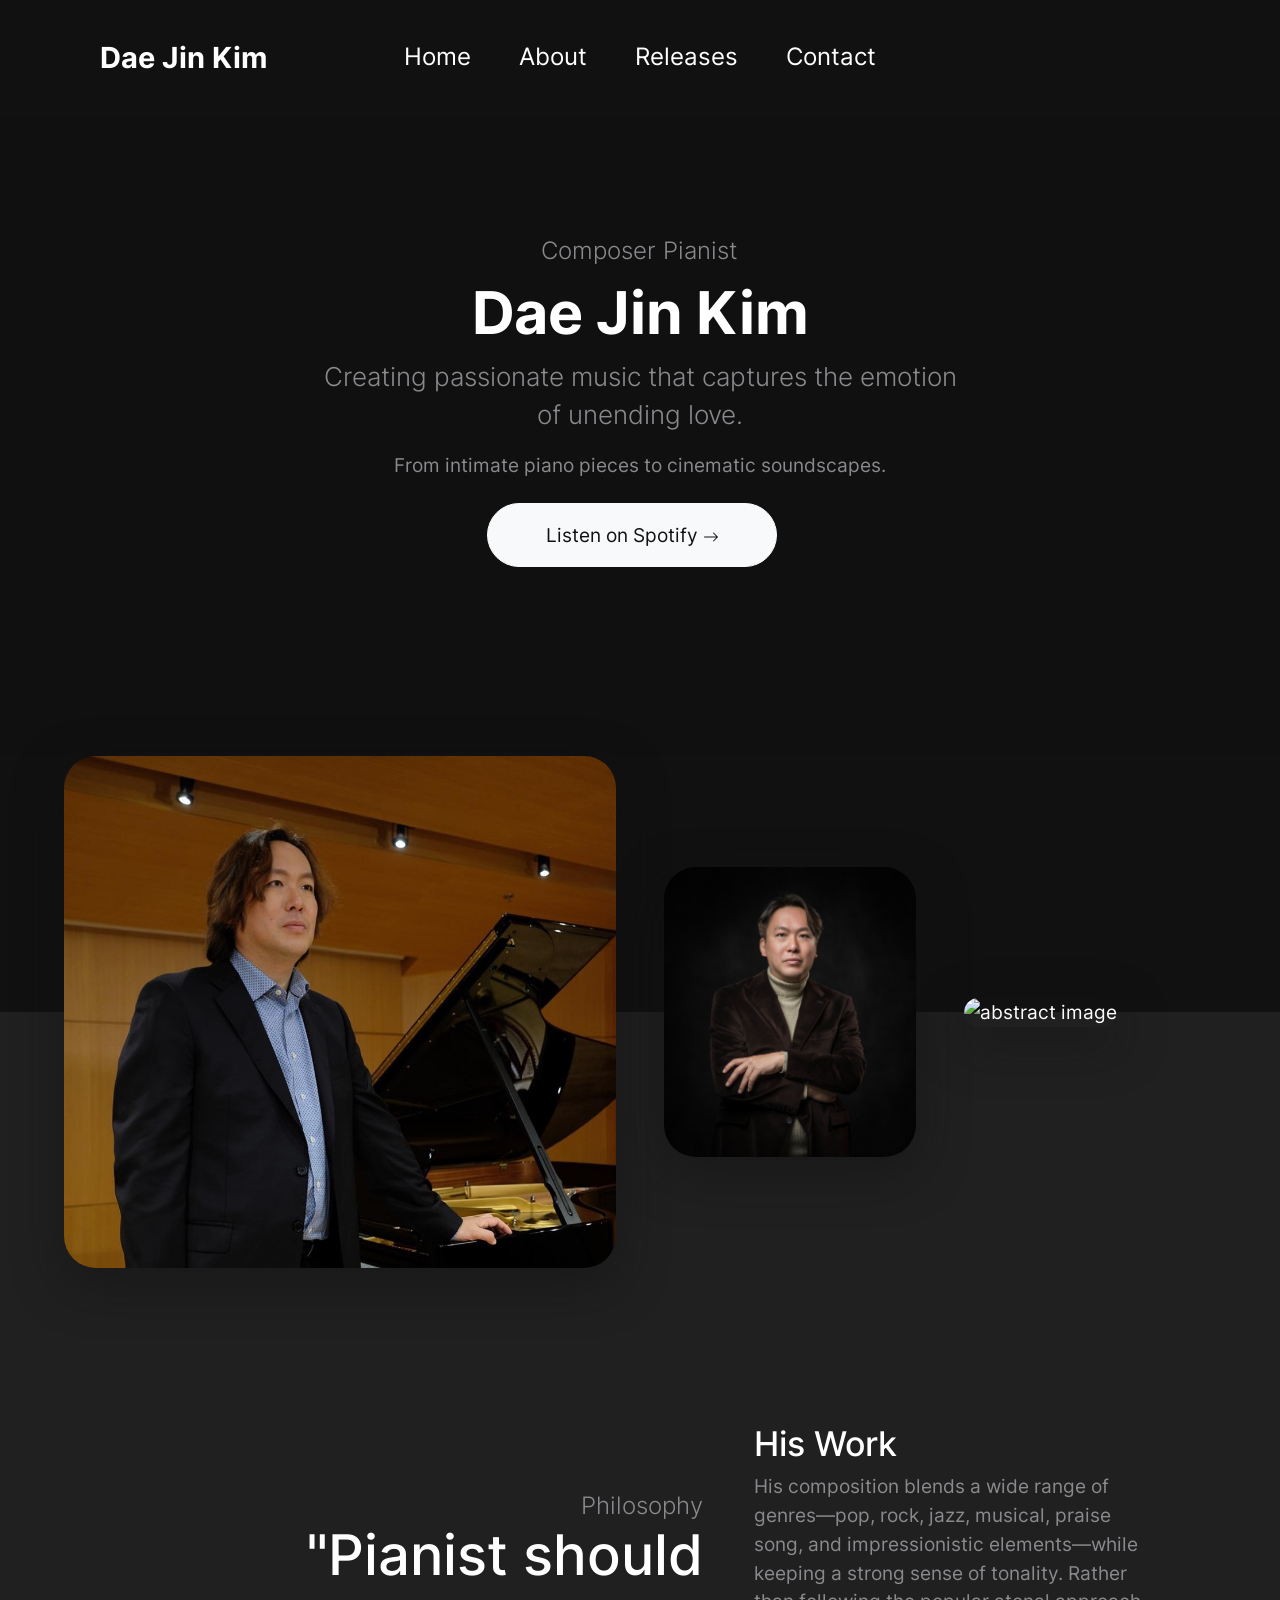
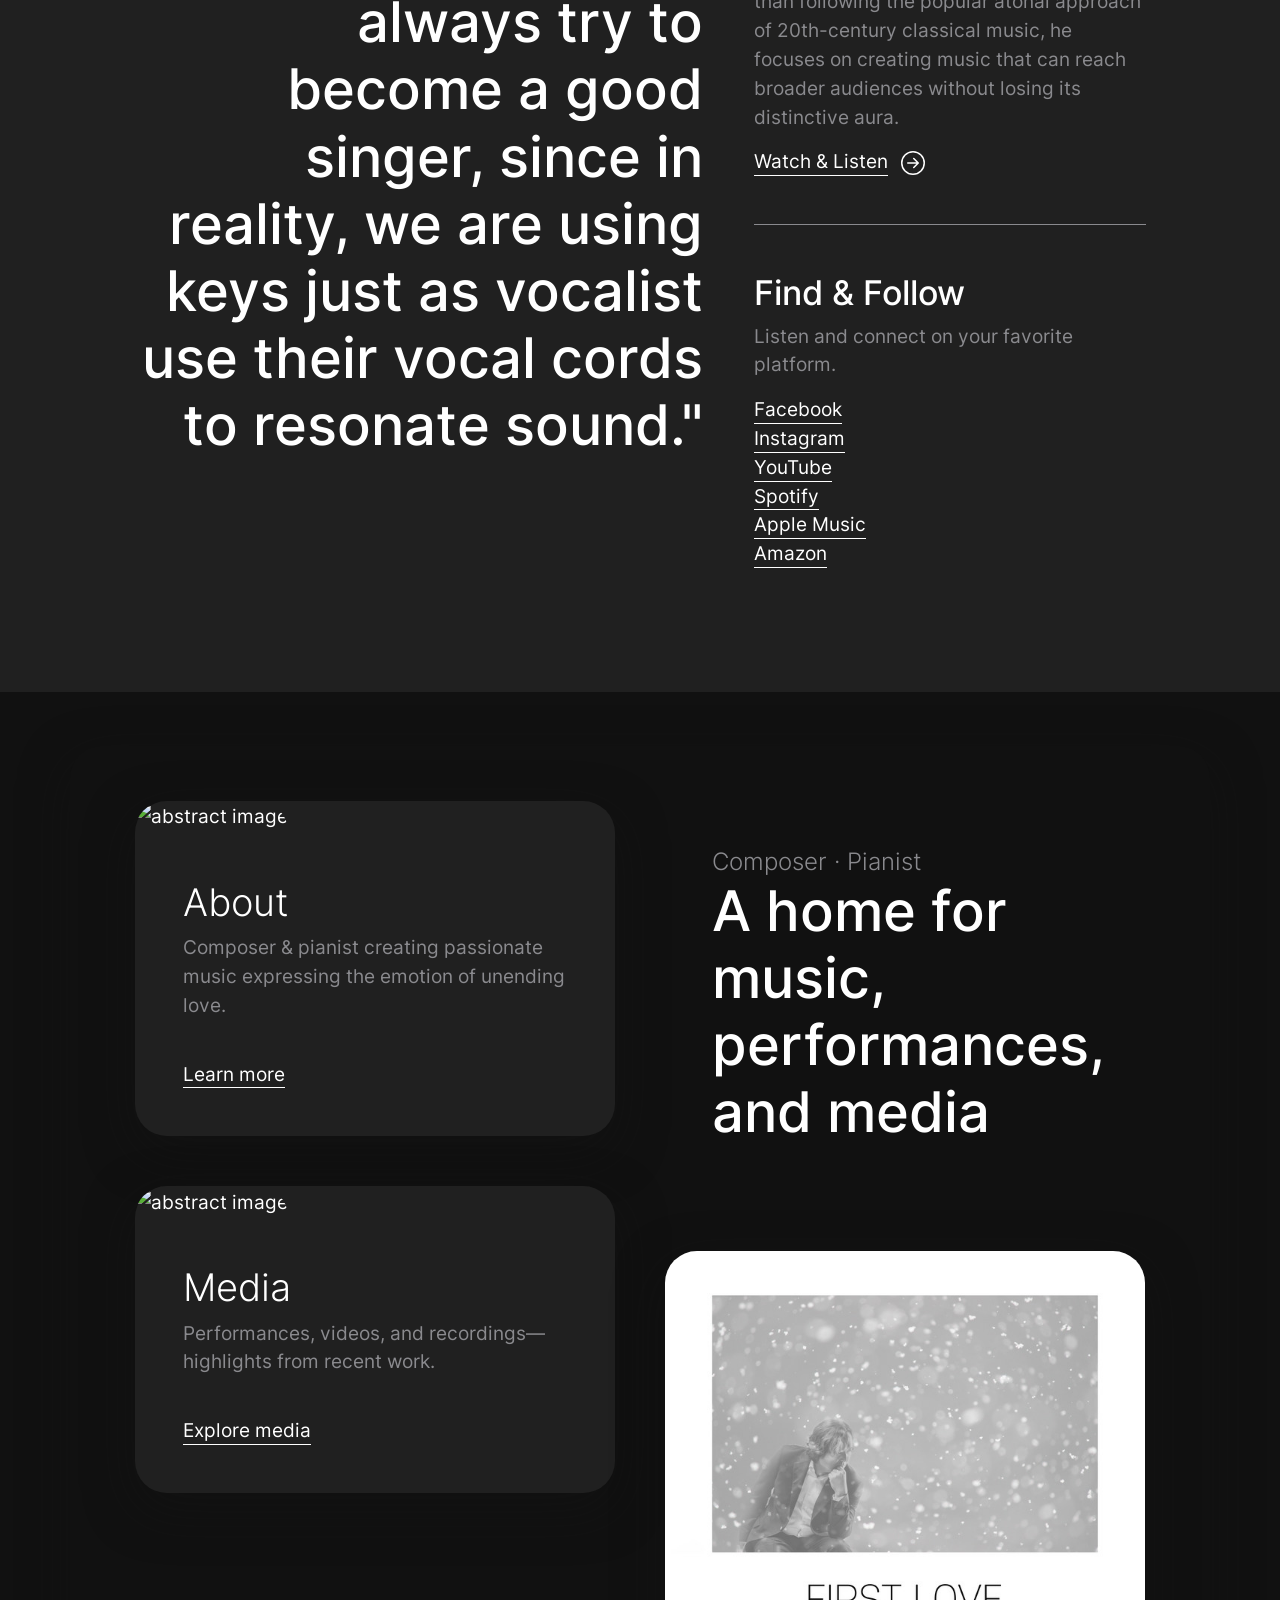
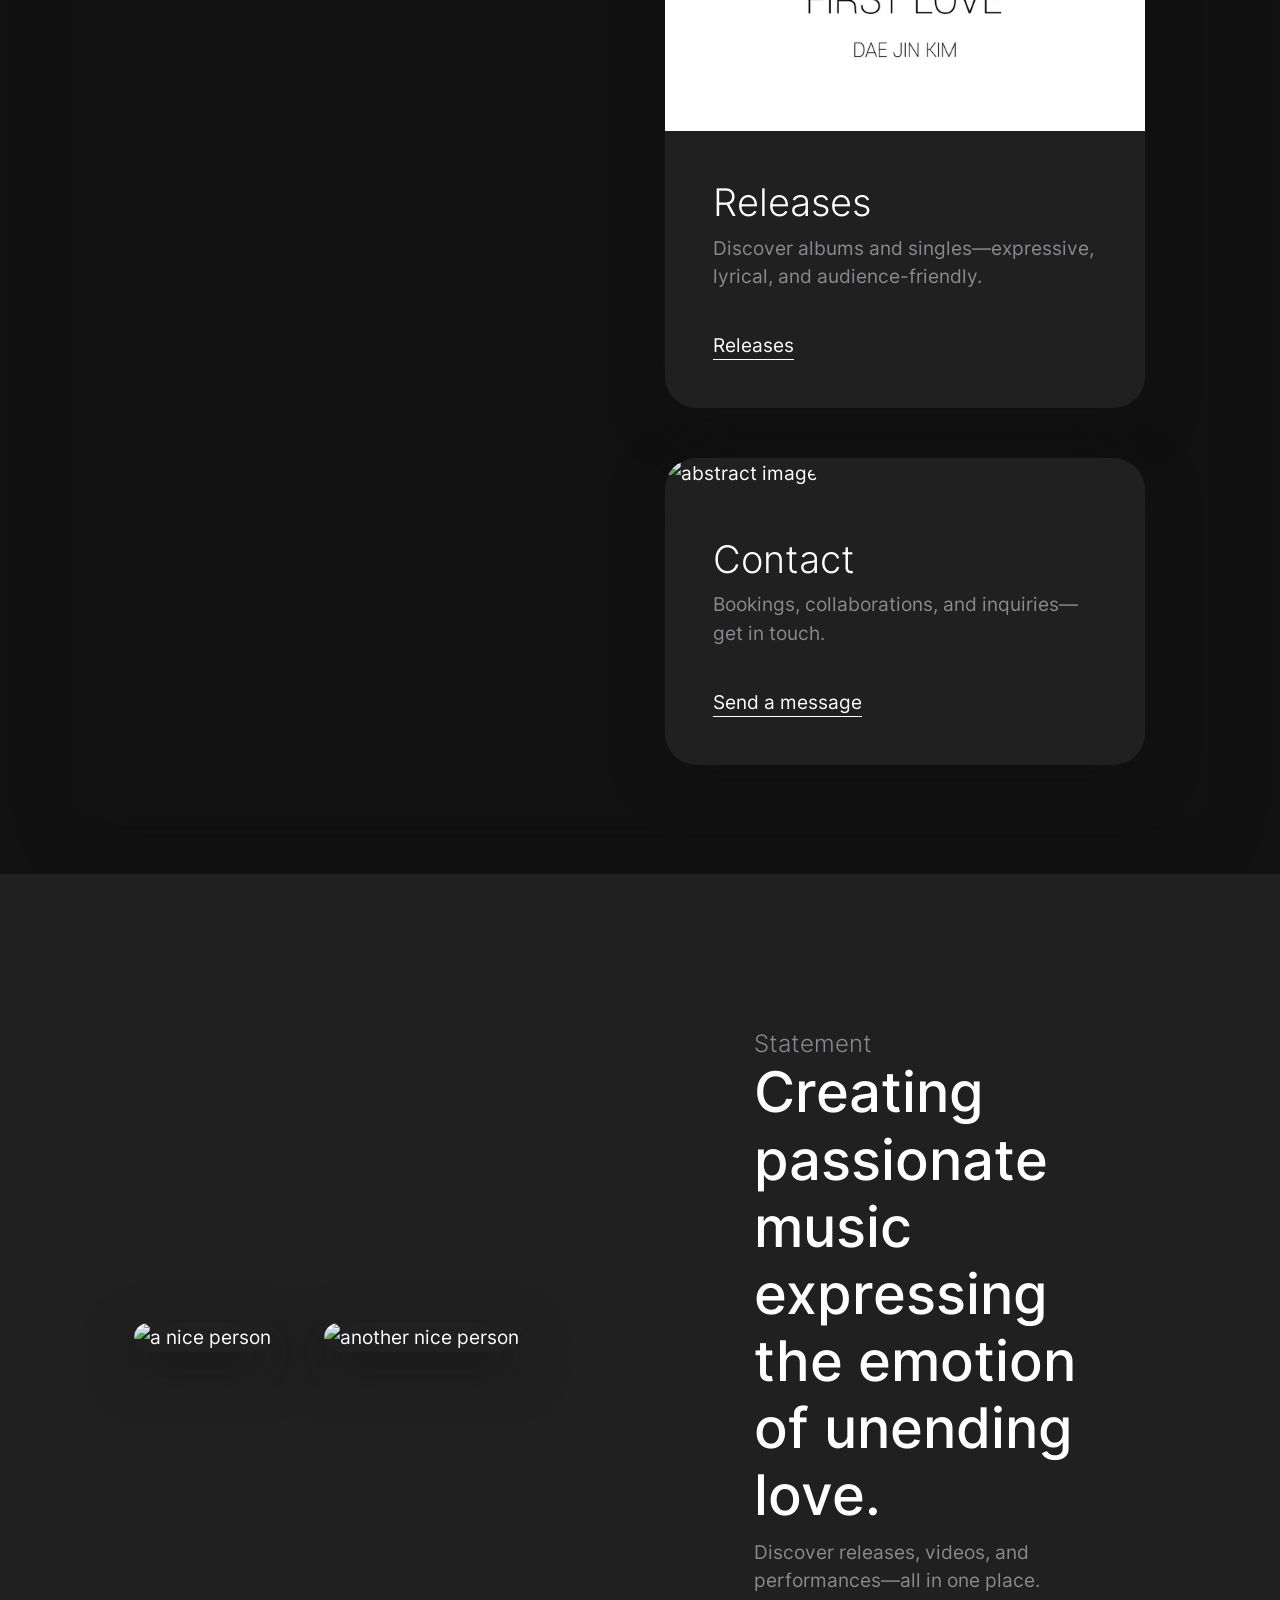
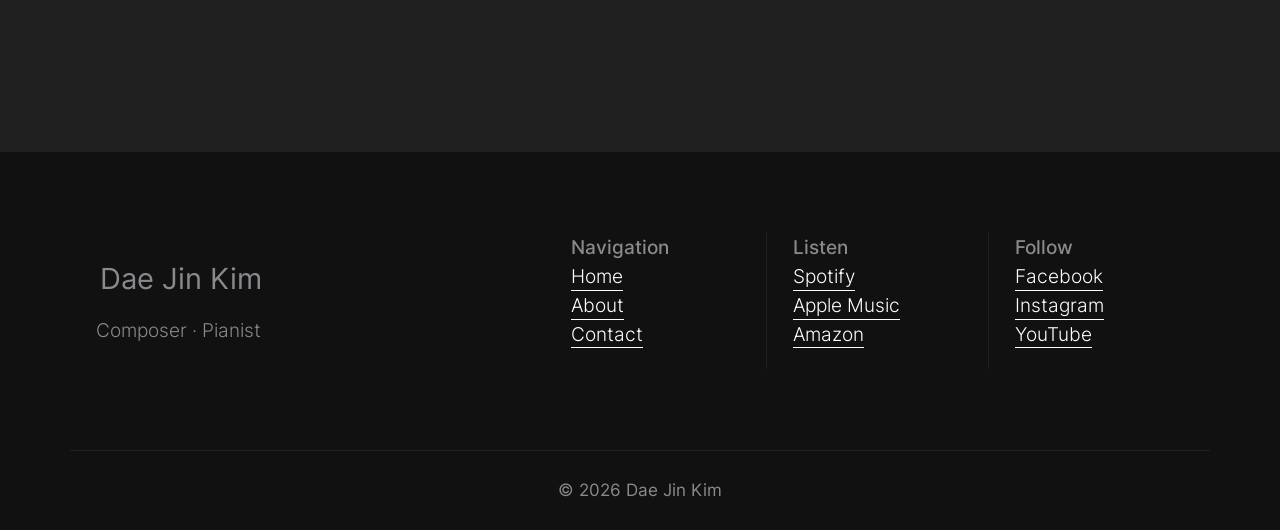
==== commit cb5a5b23: "update" ====
--- a/index.html
+++ b/index.html
@@ -66,37 +66,43 @@
 
   <body class="bg-black text-white mt-0" data-bs-spy="scroll" data-bs-target="#navScroll">
 
-    <nav id="navScroll" class="navbar navbar-dark bg-black fixed-top px-vw-5" tabindex="0">
-  <div class="container">
-    <a class="navbar-brand pe-md-4 fs-4 col-12 col-md-auto text-center" href="index.html">
-  <span class="ms-md-1 mt-1 fw-bolder me-md-5">Dae Jin Kim</span>
-</a>
-
-      <ul class="navbar-nav mx-auto mb-2 mb-lg-0 list-group list-group-horizontal">
-      <li class="nav-item">
-  <a class="nav-link fs-5" href="index.html" aria-label="Homepage">
-    Home
-  </a>
-</li>
-<li class="nav-item">
-  <a class="nav-link fs-5" href="content.html" aria-label="About Dae Jin Kim">
-    About
-  </a>
-</li>
-<li class="nav-item">
-  <a class="nav-link fs-5" href="realease.html" aria-label="Releases and streaming links">
-    Releases
-  </a>
-</li>
-<li class="nav-item">
-  <a class="nav-link fs-5" href="system.html" aria-label="Contact page">
-    Contact
-  </a>
-</li>
-
-    </ul>
-</div>
-</nav>
+    <nav id="navScroll" class="navbar navbar-dark bg-black navbar-expand-md fixed-top px-vw-5" tabindex="0">
+      <div class="container">
+        <a class="navbar-brand pe-md-4 fs-4 col-8 col-md-auto text-center text-md-start" href="index.html">
+          <span class="ms-md-1 mt-1 fw-bolder me-md-5">Dae Jin Kim</span>
+        </a>
+
+        <button class="navbar-toggler border-0" type="button" data-bs-toggle="collapse" data-bs-target="#navbarMain"
+          aria-controls="navbarMain" aria-expanded="false" aria-label="Toggle navigation">
+          <span class="navbar-toggler-icon"></span>
+        </button>
+
+        <div class="collapse navbar-collapse justify-content-md-center mt-3 mt-md-0" id="navbarMain">
+          <ul class="navbar-nav mb-2 mb-md-0">
+            <li class="nav-item">
+              <a class="nav-link fs-5" href="index.html" aria-label="Homepage">
+                Home
+              </a>
+            </li>
+            <li class="nav-item">
+              <a class="nav-link fs-5" href="content.html" aria-label="About Dae Jin Kim">
+                About
+              </a>
+            </li>
+            <li class="nav-item">
+              <a class="nav-link fs-5" href="realease.html" aria-label="Releases and streaming links">
+                Releases
+              </a>
+            </li>
+            <li class="nav-item">
+              <a class="nav-link fs-5" href="system.html" aria-label="Contact page">
+                Contact
+              </a>
+            </li>
+          </ul>
+        </div>
+      </div>
+    </nav>
 
     <main>
       <div class="w-100 overflow-hidden position-relative bg-black text-white" data-aos="fade">
@@ -115,12 +121,6 @@
       <a href="https://spoti.fi/3JhfKZI" class="btn btn-xl btn-light me-3" target="_blank" rel="noreferrer noopener">Listen on Spotify
         <svg xmlns="http://www.w3.org/2000/svg" width="16" height="16" fill="currentColor" class="bi bi-arrow-right" viewBox="0 0 16 16">
   <path fill-rule="evenodd" d="M1 8a.5.5 0 0 1 .5-.5h11.793l-3.147-3.146a.5.5 0 0 1 .708-.708l4 4a.5.5 0 0 1 0 .708l-4 4a.5.5 0 0 1-.708-.708L13.293 8.5H1.5A.5.5 0 0 1 1 8z"/>
-</svg>
-</a>
-      <a href="https://www.youtube.com/@magiccastledaejinkim848/videos" class="btn btn-xl btn-outline-light" target="_blank" rel="noreferrer noopener">Watch on YouTube
-        <svg xmlns="http://www.w3.org/2000/svg" width="16" height="16" fill="currentColor" class="bi bi-play-circle" viewBox="0 0 16 16">
-  <path d="M8 15A7 7 0 1 0 8 1a7 7 0 0 0 0 14z"/>
-  <path d="M6.271 5.055A.5.5 0 0 1 7 5.5v5a.5.5 0 0 1-.79.407L4.5 9.972l-1.71 1.935A.5.5 0 0 1 2 11.5v-7a.5.5 0 0 1 .79-.407L4.5 6.028l1.71-1.935z"/>
 </svg>
 </a>
     </div>
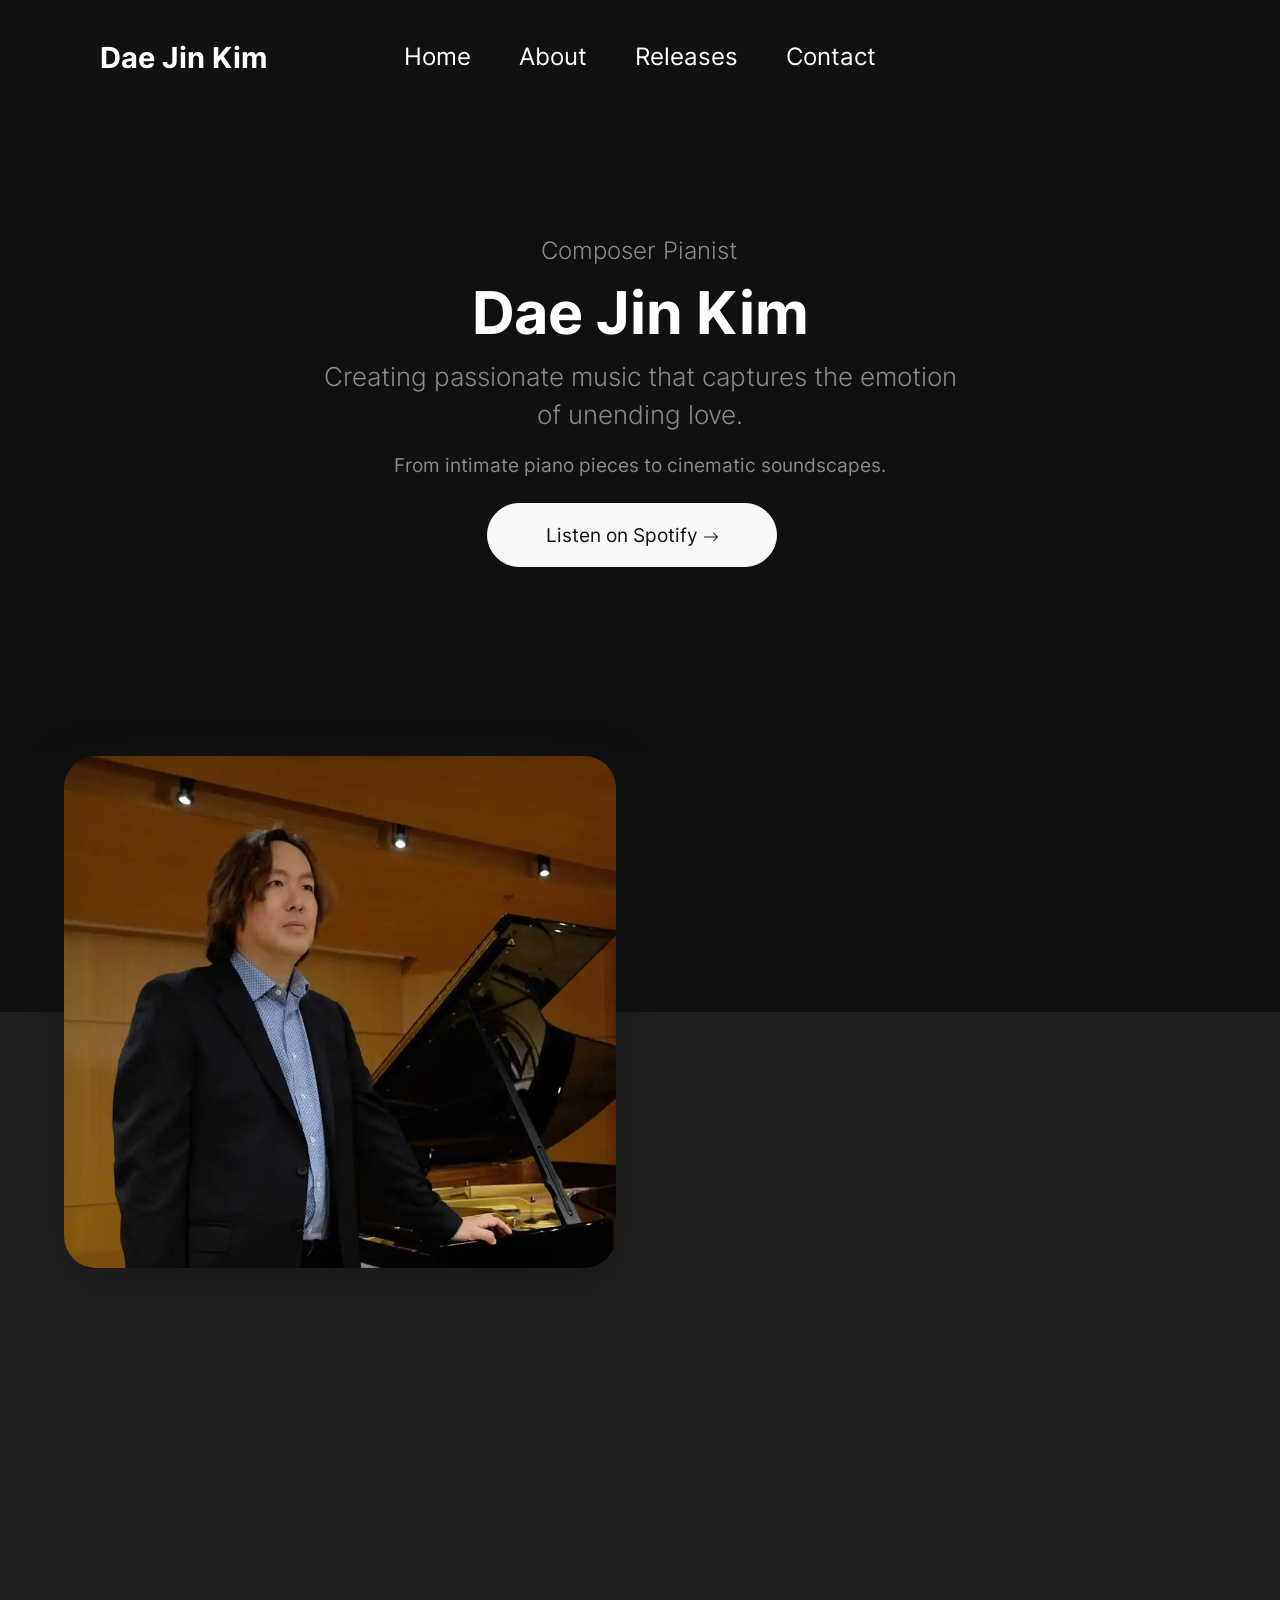
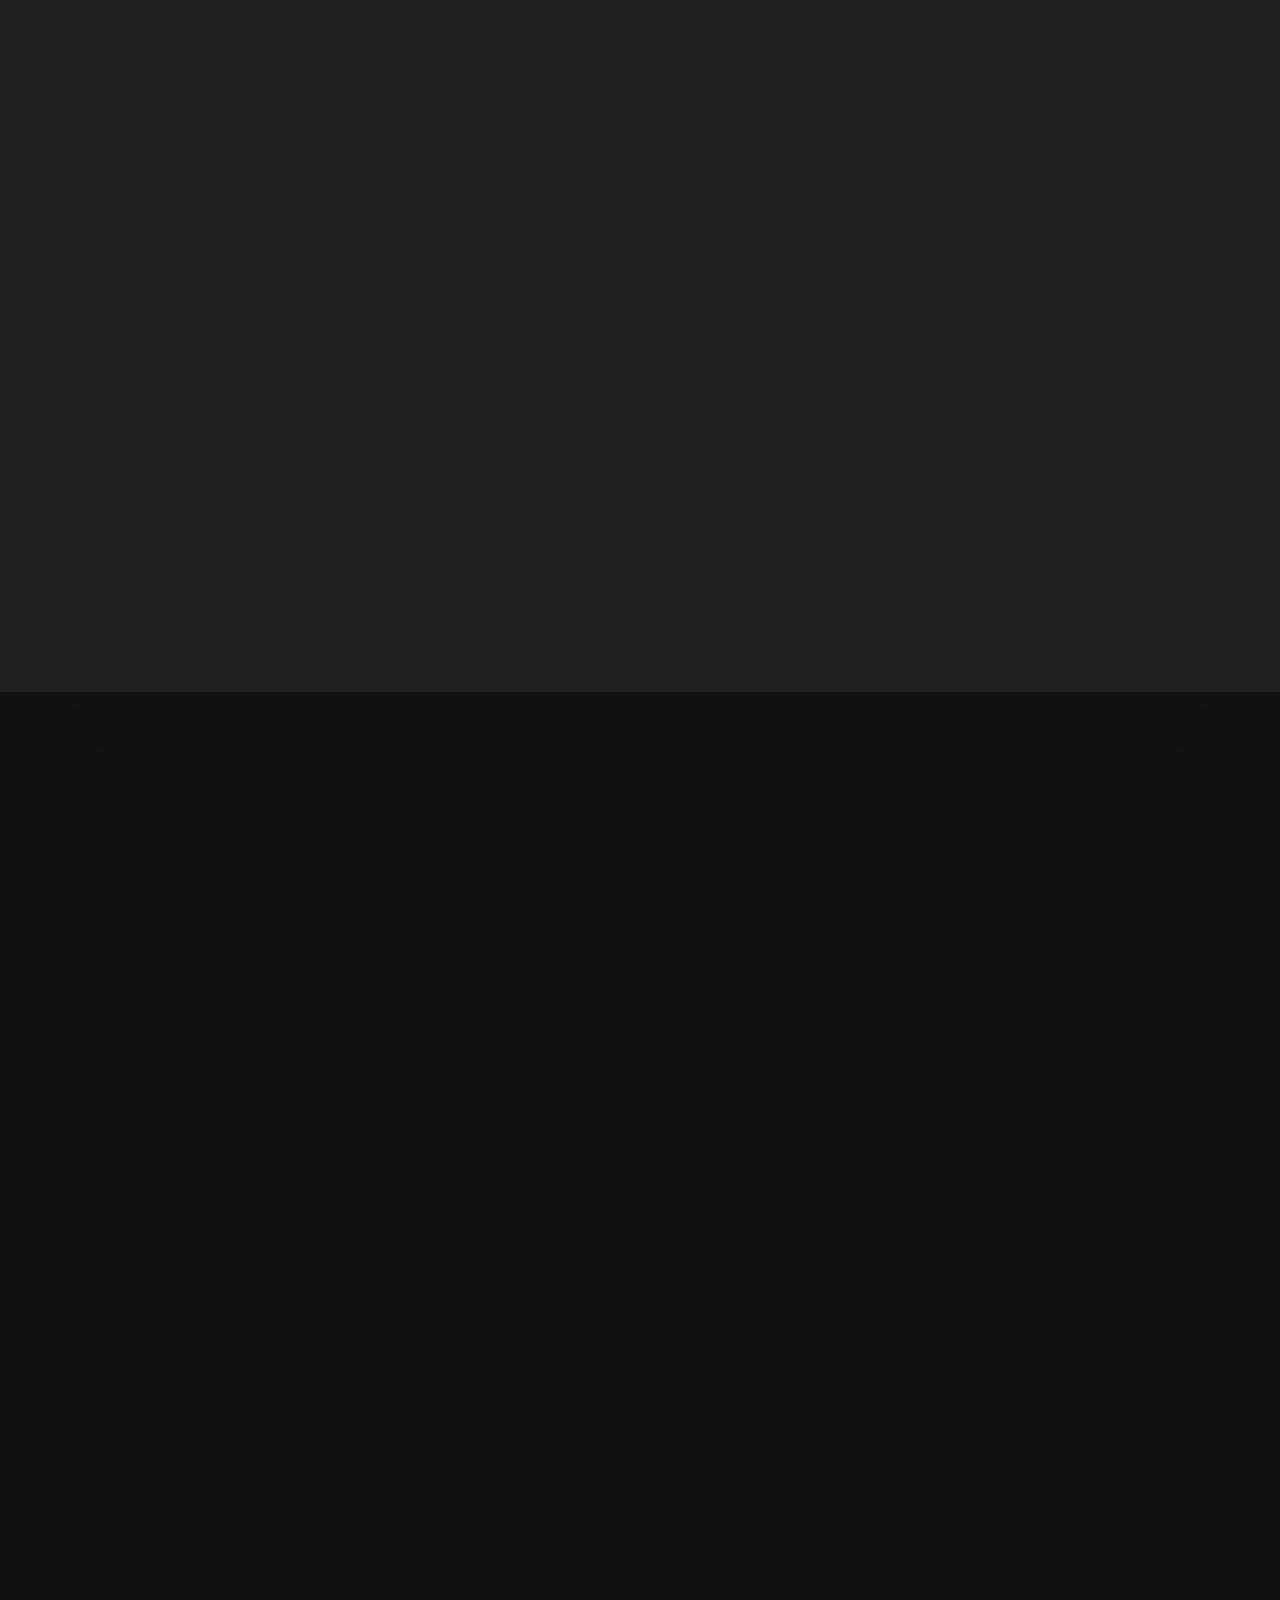
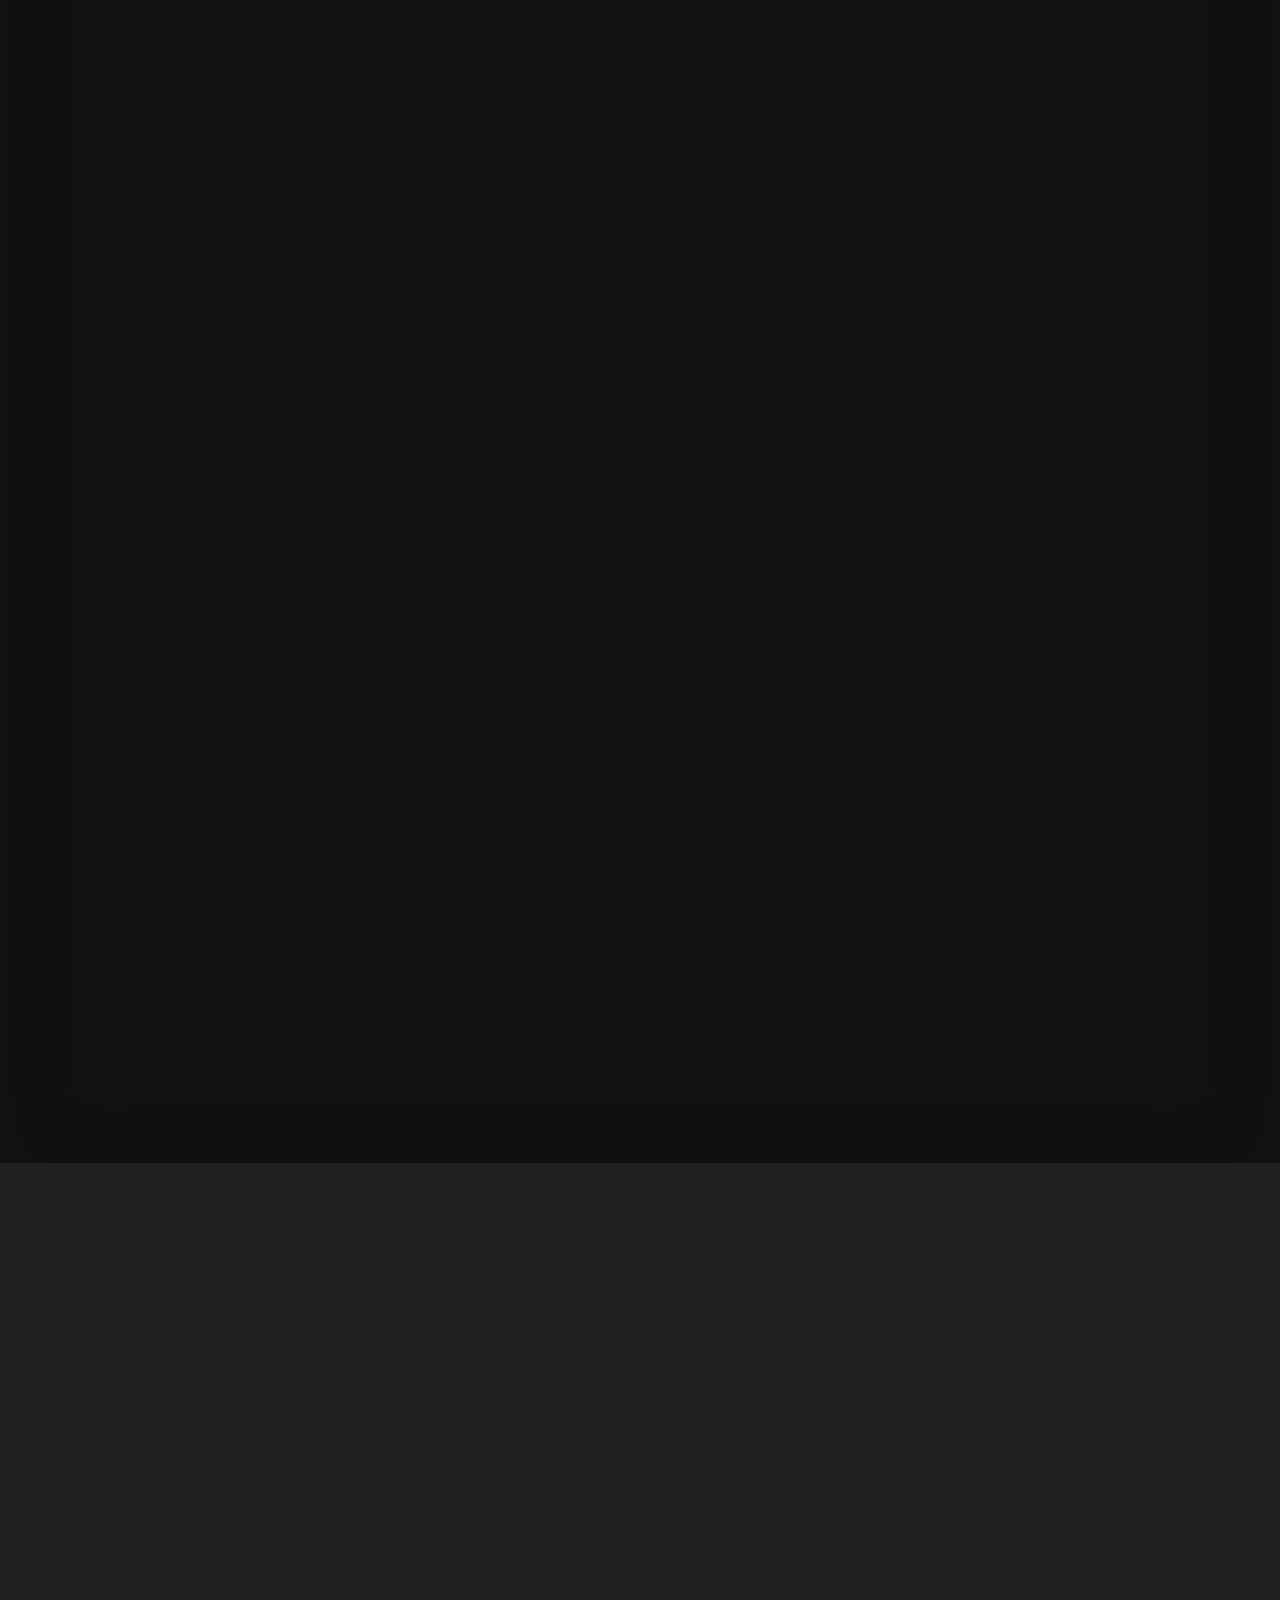
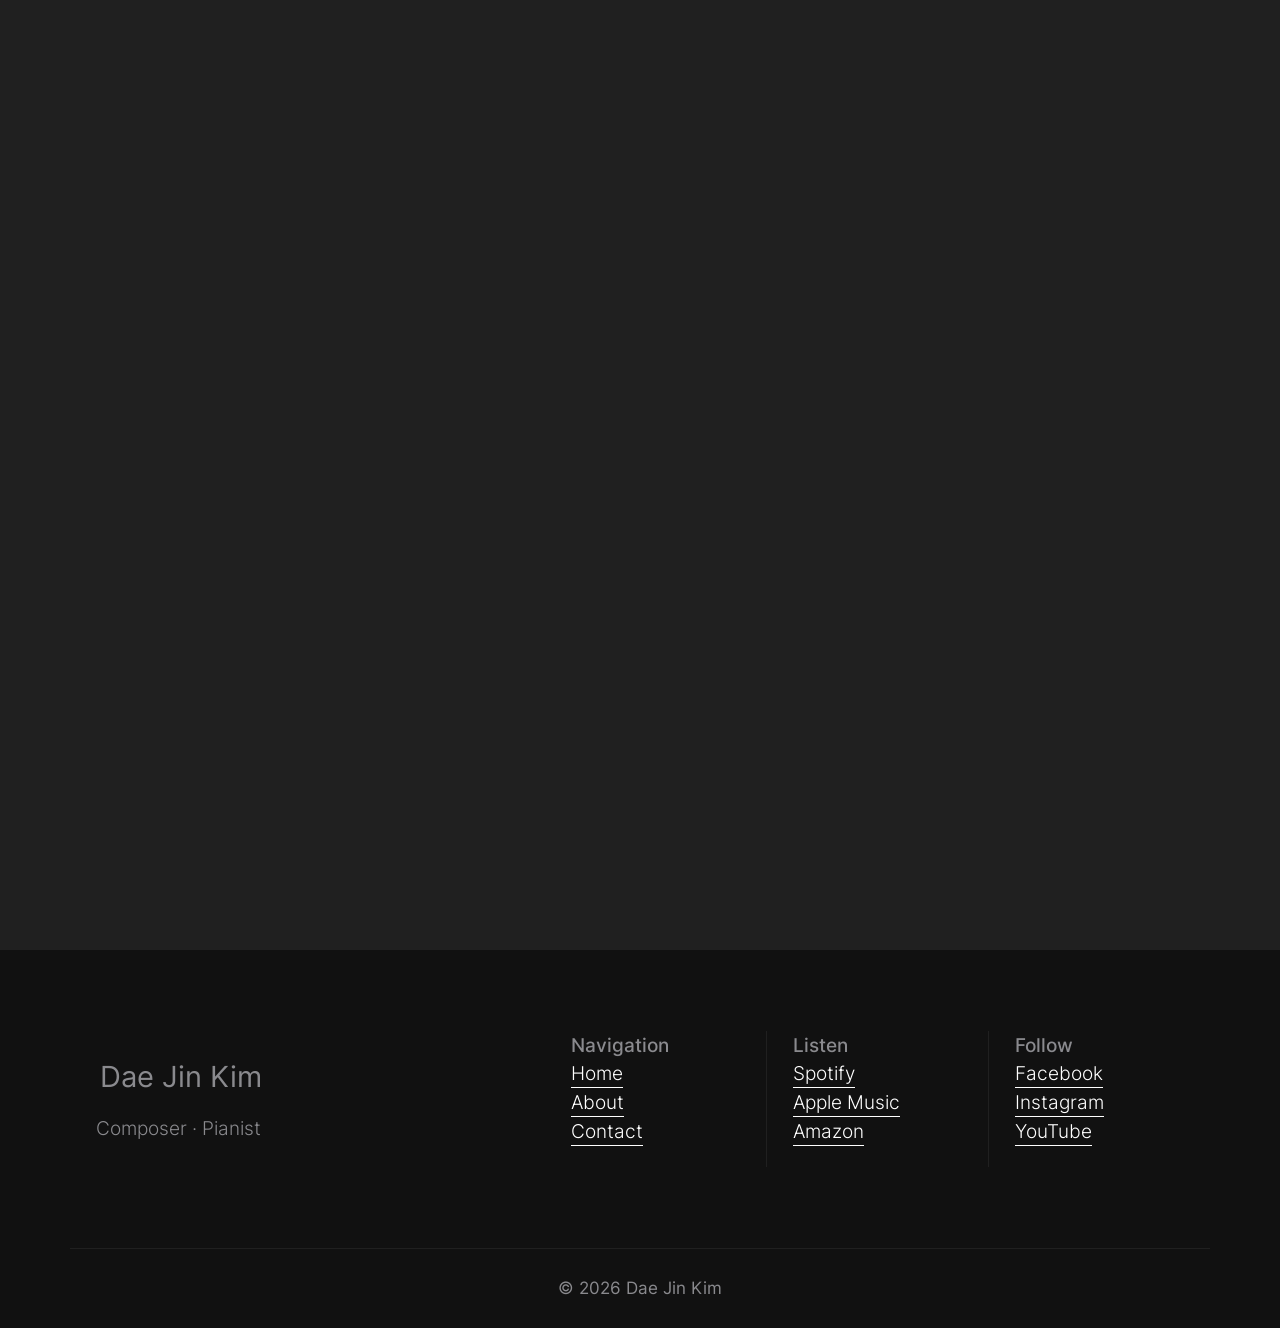
==== commit e77f9b62: "webp" ====
--- a/index.html
+++ b/index.html
@@ -6,10 +6,10 @@
       <meta charset="utf-8">
   <meta name="viewport" content="width=device-width,initial-scale=1,shrink-to-fit=no">
   <meta name="description" content="A well made and handcrafted Bootstrap 5 template">
-  <link rel="apple-touch-icon" sizes="180x180" href="img/apple-touch-icon.png">
-  <link rel="icon" type="image/png" sizes="32x32" href="img/favicon-32x32.png">
-  <link rel="icon" type="image/png" sizes="16x16" href="img/favicon-16x16.png">
-  <link rel="icon" type="image/png" sizes="96x96" href="img/favicon.png">
+  <link rel="apple-touch-icon" sizes="180x180" href="img/webp/apple-touch-icon.png">
+  <link rel="icon" type="image/png" sizes="32x32" href="img/webp/favicon-32x32.png">
+  <link rel="icon" type="image/png" sizes="16x16" href="img/webp/favicon-16x16.png">
+  <link rel="icon" type="image/png" sizes="96x96" href="img/webp/favicon.png">
   <meta name="author" content="Holger Koenemann">
   <meta name="generator" content="Eleventy v2.0.0">
   <meta name="HandheldFriendly" content="true">
@@ -67,42 +67,43 @@
   <body class="bg-black text-white mt-0" data-bs-spy="scroll" data-bs-target="#navScroll">
 
     <nav id="navScroll" class="navbar navbar-dark bg-black navbar-expand-md fixed-top px-vw-5" tabindex="0">
-      <div class="container">
-        <a class="navbar-brand pe-md-4 fs-4 col-8 col-md-auto text-center text-md-start" href="index.html">
-          <span class="ms-md-1 mt-1 fw-bolder me-md-5">Dae Jin Kim</span>
-        </a>
-
-        <button class="navbar-toggler border-0" type="button" data-bs-toggle="collapse" data-bs-target="#navbarMain"
-          aria-controls="navbarMain" aria-expanded="false" aria-label="Toggle navigation">
-          <span class="navbar-toggler-icon"></span>
-        </button>
-
-        <div class="collapse navbar-collapse justify-content-md-center mt-3 mt-md-0" id="navbarMain">
-          <ul class="navbar-nav mb-2 mb-md-0">
-            <li class="nav-item">
-              <a class="nav-link fs-5" href="index.html" aria-label="Homepage">
-                Home
-              </a>
-            </li>
-            <li class="nav-item">
-              <a class="nav-link fs-5" href="content.html" aria-label="About Dae Jin Kim">
-                About
-              </a>
-            </li>
-            <li class="nav-item">
-              <a class="nav-link fs-5" href="realease.html" aria-label="Releases and streaming links">
-                Releases
-              </a>
-            </li>
-            <li class="nav-item">
-              <a class="nav-link fs-5" href="system.html" aria-label="Contact page">
-                Contact
-              </a>
-            </li>
-          </ul>
-        </div>
-      </div>
-    </nav>
+  <div class="container">
+    <a class="navbar-brand pe-md-4 fs-4 col-12 col-md-auto text-center" href="index.html">
+  <span class="ms-md-1 mt-1 fw-bolder me-md-5">Dae Jin Kim</span>
+</a>
+
+    <button class="navbar-toggler border-0" type="button" data-bs-toggle="collapse" data-bs-target="#navbarMain"
+      aria-controls="navbarMain" aria-expanded="false" aria-label="Toggle navigation">
+      <span class="navbar-toggler-icon"></span>
+    </button>
+
+    <div class="collapse navbar-collapse justify-content-md-center mt-3 mt-md-0" id="navbarMain">
+      <ul class="navbar-nav mx-auto mb-2 mb-lg-0">
+      <li class="nav-item">
+  <a class="nav-link fs-5" href="index.html" aria-label="Homepage">
+    Home
+  </a>
+</li>
+<li class="nav-item">
+  <a class="nav-link fs-5" href="content.html" aria-label="About Dae Jin Kim">
+    About
+  </a>
+</li>
+<li class="nav-item">
+  <a class="nav-link fs-5" href="realease.html" aria-label="Releases and streaming links">
+    Releases
+  </a>
+</li>
+<li class="nav-item">
+  <a class="nav-link fs-5" href="system.html" aria-label="Contact page">
+    Contact
+  </a>
+</li>
+
+    </ul>
+    </div>
+</div>
+</nav>
 
     <main>
       <div class="w-100 overflow-hidden position-relative bg-black text-white" data-aos="fade">
@@ -134,13 +135,13 @@
     <div class="position-absolute w-100 h-50 bg-dark bottom-0 start-0"></div>
     <div class="row d-flex align-items-center position-relative justify-content-center px-0 g-5">
       <div class="col-12 col-lg-6">
-        <img src="img/abstract18.jpg" width="2280" height="1732" alt="abstract image" class="img-fluid position-relative rounded-5 shadow" data-aos="fade-up">
+        <img src="img/webp/abstract18.webp" width="2280" height="1732" alt="abstract image" class="img-fluid position-relative rounded-5 shadow" data-aos="fade-up">
       </div>
       <div class="col-12 col-md-6 col-lg-3">
-        <img src="img/abstract6.jpg" width="1116" height="1578" alt="abstract image" class="img-fluid position-relative rounded-5 shadow" data-aos="fade-up" data-aos-duration="2000">
+        <img src="img/webp/abstract6.webp" width="1116" height="1578" alt="abstract image" class="img-fluid position-relative rounded-5 shadow" data-aos="fade-up" data-aos-duration="2000">
       </div>
       <div class="col-12 col-md-6 col-lg-3">
-        <img src="img/abstract4.jpg" width="1116" height="848" alt="abstract image" class="img-fluid position-relative rounded-5 shadow" data-aos="fade-up" data-aos-duration="3000">
+        <img src="img/webp/abstract4.webp" width="1116" height="848" alt="abstract image" class="img-fluid position-relative rounded-5 shadow" data-aos="fade-up" data-aos-duration="3000">
       </div>
     </div>
   </div>
@@ -185,7 +186,7 @@
     <div class="col-12 col-md-6">
       <div class="card bg-transparent mb-5" data-aos="zoom-in-up">
         <div class="bg-dark shadow rounded-5 p-0">
-          <img src="img/abstract3.jpg" width="582" height="327" alt="abstract image" class="img-fluid rounded-5 no-bottom-radius" loading="lazy">
+          <img src="img/webp/abstract3.webp" width="582" height="327" alt="abstract image" class="img-fluid rounded-5 no-bottom-radius" loading="lazy">
           <div class="p-5">
             <h2 class="fw-lighter">About</h2>
             <p class="pb-4 text-secondary">Composer & pianist creating passionate music expressing the emotion of unending love.</p>
@@ -196,7 +197,7 @@
 
       <div class="card bg-transparent" data-aos="zoom-in-up">
         <div class="bg-dark shadow rounded-5 p-0">
-          <img src="img/abstract2.jpg" width="582" height="442" alt="abstract image" class="img-fluid rounded-5 no-bottom-radius" loading="lazy">
+          <img src="img/webp/abstract2.webp" width="582" height="442" alt="abstract image" class="img-fluid rounded-5 no-bottom-radius" loading="lazy">
           <div class="p-5">
             <h2 class="fw-lighter">Media</h2>
             <p class="pb-4 text-secondary">Performances, videos, and recordings—highlights from recent work.</p>
@@ -212,7 +213,7 @@
       </div>
       <div class="card bg-transparent mb-5 mt-5" data-aos="zoom-in-up">
         <div class="bg-dark shadow rounded-5 p-0">
-          <img src="img/abstract17.jpg" width="582" height="390" alt="abstract image" class="img-fluid rounded-5 no-bottom-radius" loading="lazy">
+          <img src="img/webp/abstract17.webp" width="582" height="390" alt="abstract image" class="img-fluid rounded-5 no-bottom-radius" loading="lazy">
           <div class="p-5">
             <h2 class="fw-lighter">Releases</h2>
             <p class="pb-4 text-secondary">Discover albums and singles—expressive, lyrical, and audience-friendly.</p>
@@ -227,7 +228,7 @@
 
       <div class="card bg-transparent" data-aos="zoom-in-up">
         <div class="bg-dark shadow rounded-5 p-0">
-          <img src="img/abstract4.jpg" width="582" height="327" alt="abstract image" class="img-fluid rounded-5 no-bottom-radius" loading="lazy">
+          <img src="img/webp/abstract4.webp" width="582" height="327" alt="abstract image" class="img-fluid rounded-5 no-bottom-radius" loading="lazy">
           <div class="p-5">
             <h2 class="fw-lighter">Contact</h2>
             <p class="pb-4 text-secondary">Bookings, collaborations, and inquiries—get in touch.</p>
@@ -246,8 +247,8 @@
     <div class="row d-flex align-items-center">
 
       <div class="col-12 col-lg-7">
-        <img class="img-fluid rounded-5 mb-n5 shadow" src="img/person9.jpg" width="512" height="512" alt="a nice person" loading="lazy" data-aos="zoom-in-right">
-        <img class="img-fluid rounded-5 ms-5 mb-n5 shadow" src="img/person11.jpg" width="512" height="512" alt="another nice person" loading="lazy" data-aos="zoom-in-up">
+        <img class="img-fluid rounded-5 mb-n5 shadow" src="img/webp/person9.webp" width="512" height="512" alt="a nice person" loading="lazy" data-aos="zoom-in-right">
+        <img class="img-fluid rounded-5 ms-0 ms-lg-5 mb-n5 shadow stacked-portrait" src="img/webp/person11.webp" width="512" height="512" alt="another nice person" loading="lazy" data-aos="zoom-in-up">
       </div>
       <div class="col-12 col-lg-5 bg-dark rounded-5 py-5" data-aos="fade">
         <span class="h5 text-secondary fw-lighter">Statement</span>
